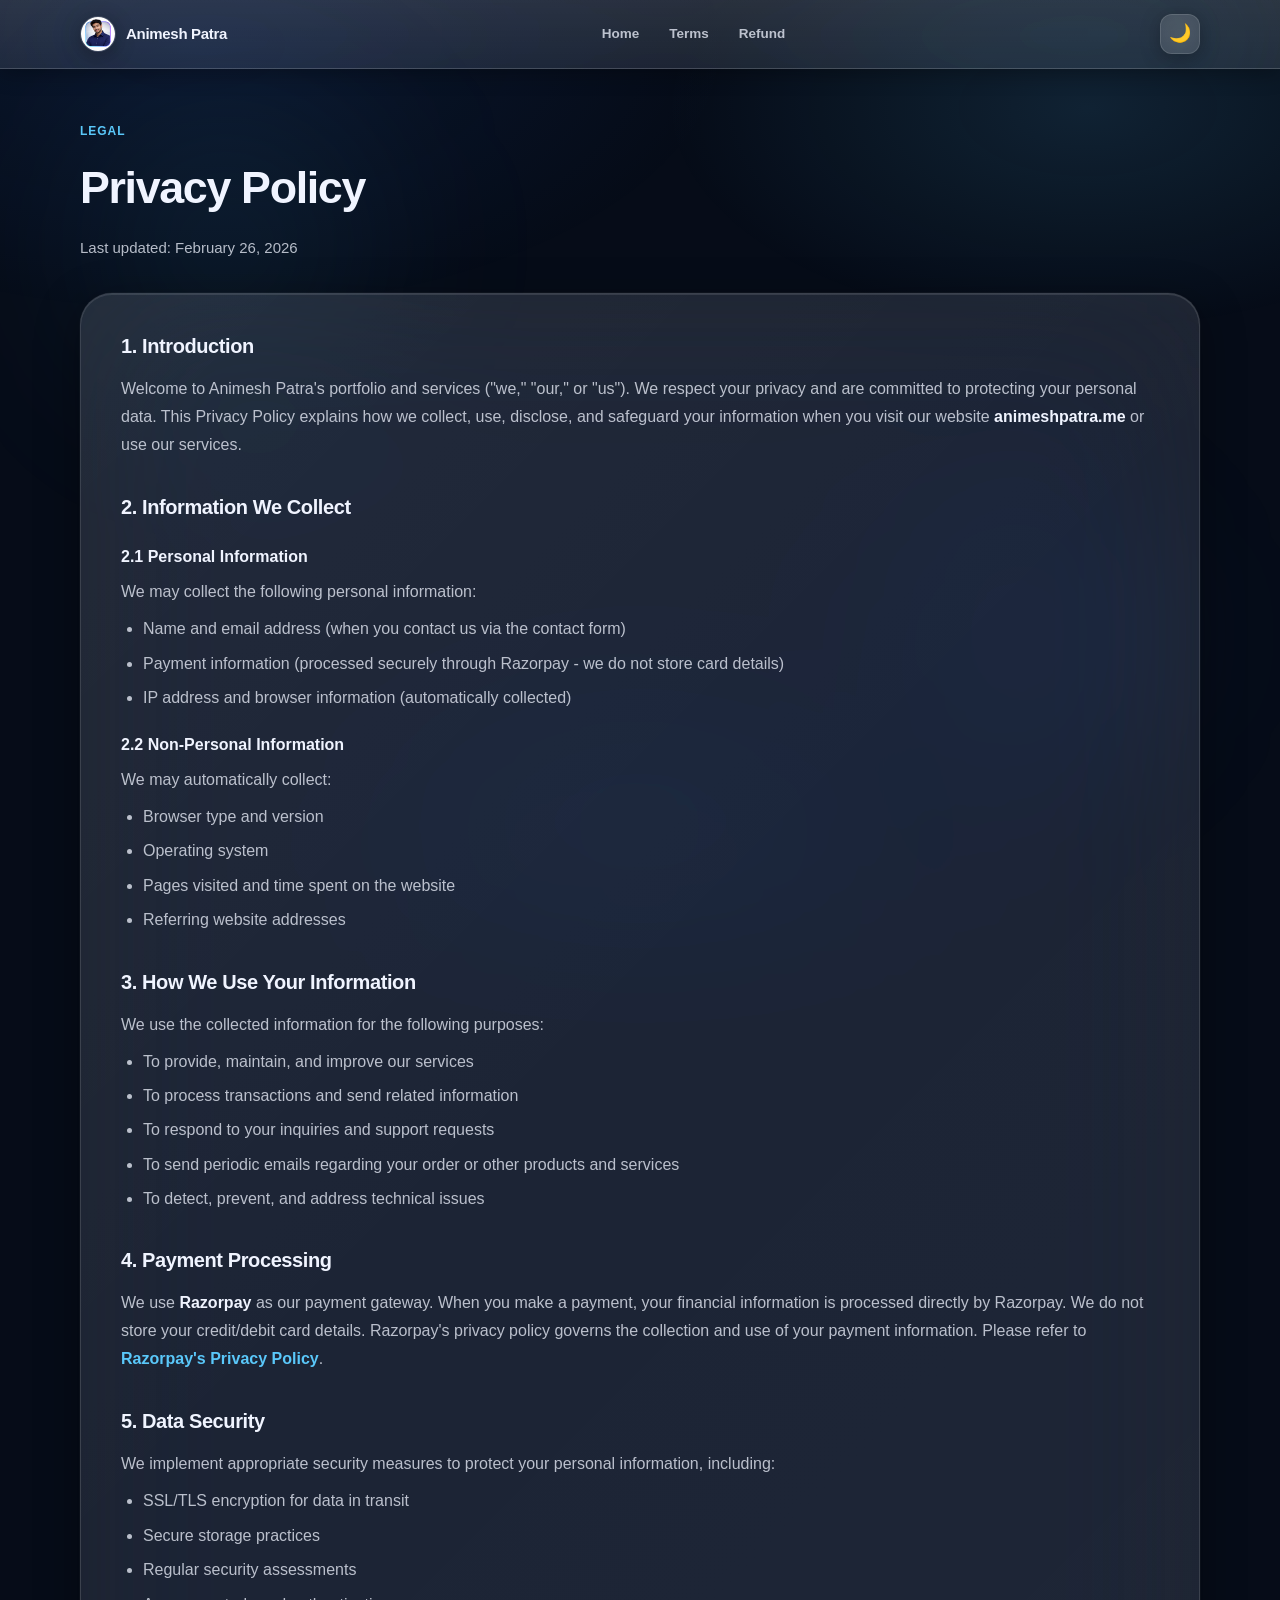
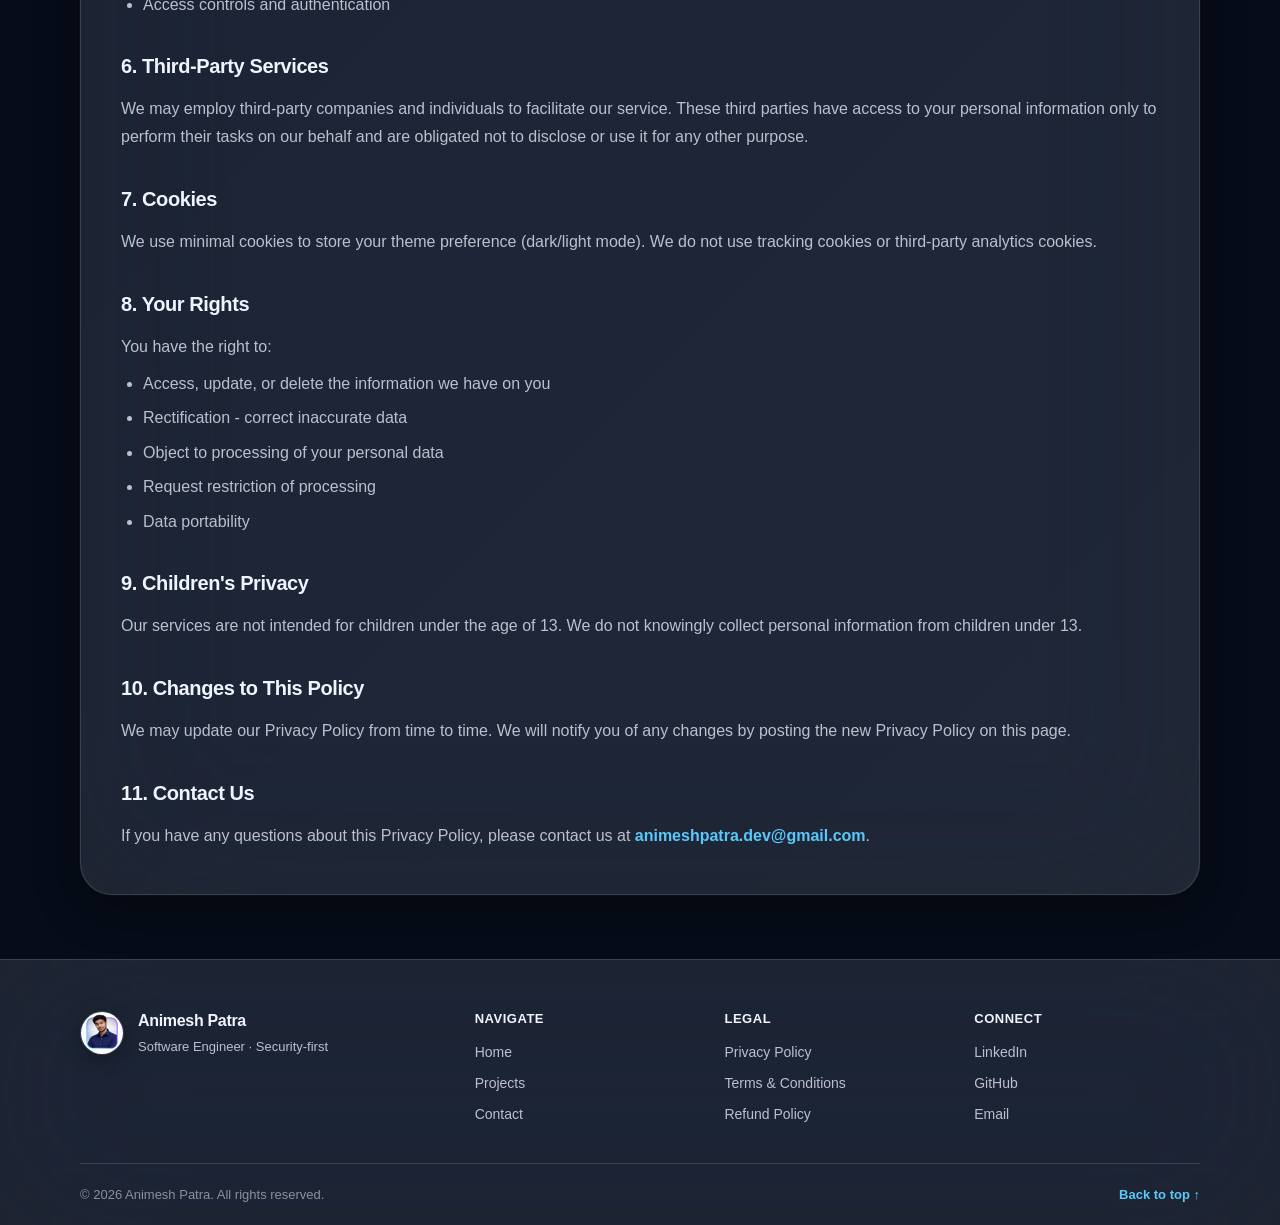
==== privacy/index.html @ 3fa1735f "Production-ready portfolio launch: security hardening, clean routing, mobile optimization, UI polish" ====
<!doctype html>
<html lang="en" data-theme="dark">
<head>
  <meta charset="UTF-8">
  <meta name="viewport" content="width=device-width, initial-scale=1.0" />
  <meta name="color-scheme" content="light dark" />
  <meta name="referrer" content="strict-origin-when-cross-origin" />
  <meta http-equiv="Permissions-Policy" content="camera=(), microphone=(), geolocation=(), payment=(), usb=(), interest-cohort=()" />
  <meta http-equiv="X-Content-Type-Options" content="nosniff" />
  <meta http-equiv="X-Frame-Options" content="DENY" />
  <meta http-equiv="Content-Security-Policy" content="default-src 'self'; base-uri 'none'; object-src 'none'; frame-ancestors 'none'; img-src 'self' https:; font-src 'self' https://fonts.gstatic.com; style-src 'self' https://fonts.googleapis.com; script-src 'self'; connect-src 'self' https://formspree.io; form-action 'self' https://formspree.io; upgrade-insecure-requests; block-all-mixed-content" />
  <title>Privacy Policy | Animesh Patra</title>
  <meta name="description" content="Privacy Policy for Animesh Patra's services and products." />
  <link rel="icon" href="/assets/dp%20picture%202.png" type="image/png" />
  <link rel="apple-touch-icon" href="/assets/dp%20picture%202.png" />
  <link rel="preconnect" href="https://fonts.googleapis.com" />
  <link rel="preconnect" href="https://fonts.gstatic.com" crossorigin />
  <link href="https://fonts.googleapis.com/css2?family=Inter:wght@300;400;500;600;700;800;900&display=swap" rel="stylesheet" />
  <link rel="stylesheet" href="/styles.css" />
</head>
<body>
  <div class="orb orb--1" aria-hidden="true"></div>
  <div class="orb orb--2" aria-hidden="true"></div>

  <header class="header" id="top">
    <div class="container header__inner">
      <a href="/" class="logo site-logo" aria-label="Go to homepage">
        <img class="logo__img profile-img" src="/assets/dp%20picture%202.png" alt="Animesh Patra" width="36" height="36" loading="lazy" decoding="async" />
        <span class="logo__name">Animesh Patra</span>
      </a>
      <nav class="nav" aria-label="Primary">
        <a class="nav__link" href="/">Home</a>
        <a class="nav__link" href="/terms">Terms</a>
        <a class="nav__link" href="/refund">Refund</a>
      </nav>
      <div class="header__right">
        <button class="theme-btn" id="themeToggle" type="button" aria-label="Toggle theme" title="Toggle theme">
          <span class="theme-btn__icon" aria-hidden="true"></span>
        </button>
        <button class="burger" id="menuToggle" type="button" aria-label="Open menu" aria-controls="mobileNav" aria-expanded="false">
          <span></span><span></span><span></span>
        </button>
      </div>
    </div>
    <div class="mobile-nav" id="mobileNav" hidden>
      <div class="container mobile-nav__inner">
        <a class="nav__link" href="/">Home</a>
        <a class="nav__link" href="/terms">Terms</a>
        <a class="nav__link" href="/refund">Refund</a>
      </div>
    </div>
  </header>

  <main id="main">
    <section class="section policy-section" aria-label="Privacy Policy">
      <div class="container">
        <header class="section__header reveal">
          <span class="label">Legal</span>
          <h1 class="section__title">Privacy Policy</h1>
          <p class="section__sub">Last updated: February 26, 2026</p>
        </header>

        <div class="policy-content reveal">
          <h2>1. Introduction</h2>
          <p>Welcome to Animesh Patra's portfolio and services ("we," "our," or "us"). We respect your privacy and are committed to protecting your personal data. This Privacy Policy explains how we collect, use, disclose, and safeguard your information when you visit our website <strong>animeshpatra.me</strong> or use our services.</p>

          <h2>2. Information We Collect</h2>
          <h3>2.1 Personal Information</h3>
          <p>We may collect the following personal information:</p>
          <ul>
            <li>Name and email address (when you contact us via the contact form)</li>
            <li>Payment information (processed securely through Razorpay - we do not store card details)</li>
            <li>IP address and browser information (automatically collected)</li>
          </ul>

          <h3>2.2 Non-Personal Information</h3>
          <p>We may automatically collect:</p>
          <ul>
            <li>Browser type and version</li>
            <li>Operating system</li>
            <li>Pages visited and time spent on the website</li>
            <li>Referring website addresses</li>
          </ul>

          <h2>3. How We Use Your Information</h2>
          <p>We use the collected information for the following purposes:</p>
          <ul>
            <li>To provide, maintain, and improve our services</li>
            <li>To process transactions and send related information</li>
            <li>To respond to your inquiries and support requests</li>
            <li>To send periodic emails regarding your order or other products and services</li>
            <li>To detect, prevent, and address technical issues</li>
          </ul>

          <h2>4. Payment Processing</h2>
          <p>We use <strong>Razorpay</strong> as our payment gateway. When you make a payment, your financial information is processed directly by Razorpay. We do not store your credit/debit card details. Razorpay's privacy policy governs the collection and use of your payment information. Please refer to <a href="https://razorpay.com/privacy/" target="_blank" rel="noopener noreferrer">Razorpay's Privacy Policy</a>.</p>

          <h2>5. Data Security</h2>
          <p>We implement appropriate security measures to protect your personal information, including:</p>
          <ul>
            <li>SSL/TLS encryption for data in transit</li>
            <li>Secure storage practices</li>
            <li>Regular security assessments</li>
            <li>Access controls and authentication</li>
          </ul>

          <h2>6. Third-Party Services</h2>
          <p>We may employ third-party companies and individuals to facilitate our service. These third parties have access to your personal information only to perform their tasks on our behalf and are obligated not to disclose or use it for any other purpose.</p>

          <h2>7. Cookies</h2>
          <p>We use minimal cookies to store your theme preference (dark/light mode). We do not use tracking cookies or third-party analytics cookies.</p>

          <h2>8. Your Rights</h2>
          <p>You have the right to:</p>
          <ul>
            <li>Access, update, or delete the information we have on you</li>
            <li>Rectification - correct inaccurate data</li>
            <li>Object to processing of your personal data</li>
            <li>Request restriction of processing</li>
            <li>Data portability</li>
          </ul>

          <h2>9. Children's Privacy</h2>
          <p>Our services are not intended for children under the age of 13. We do not knowingly collect personal information from children under 13.</p>

          <h2>10. Changes to This Policy</h2>
          <p>We may update our Privacy Policy from time to time. We will notify you of any changes by posting the new Privacy Policy on this page.</p>

          <h2>11. Contact Us</h2>
          <p>If you have any questions about this Privacy Policy, please contact us at <a href="mailto:animeshpatra.dev@gmail.com">animeshpatra.dev@gmail.com</a>.</p>
        </div>
      </div>
    </section>
  </main>

  <footer class="footer">
    <div class="container footer__inner">
      <div class="footer__top">
        <div class="footer__brand">
          <img class="footer__logo profile-img" src="/assets/dp%20picture%202.png" alt="Animesh Patra" width="40" height="40" loading="lazy" decoding="async" />
          <div>
            <strong class="footer__name">Animesh Patra</strong>
            <span class="footer__tagline">Software Engineer &middot; Security-first</span>
          </div>
        </div>
        <div class="footer__columns">
          <div class="footer__col">
            <h4>Navigate</h4>
            <a href="/">Home</a>
            <a href="/#projects">Projects</a>
            <a href="/#contact">Contact</a>
          </div>
          <div class="footer__col">
            <h4>Legal</h4>
            <a href="/privacy">Privacy Policy</a>
            <a href="/terms">Terms &amp; Conditions</a>
            <a href="/refund">Refund Policy</a>
          </div>
          <div class="footer__col">
            <h4>Connect</h4>
            <a href="https://www.linkedin.com/in/animesh-patra2004" target="_blank" rel="noopener noreferrer">LinkedIn</a>
            <a href="https://github.com/developer-animesh7" target="_blank" rel="noopener noreferrer">GitHub</a>
            <a href="mailto:animeshpatra.dev@gmail.com">Email</a>
          </div>
        </div>
      </div>
      <div class="footer__bottom">
        <p>&copy; <span id="year"></span> Animesh Patra. All rights reserved.</p>
        <a class="footer__back" href="#top">Back to top &uarr;</a>
      </div>
    </div>
  </footer>

  <script src="/script.js" defer></script>
</body>
</html>
---- styles.css ----
/*
  LIQUID GLASS DESIGN SYSTEM v2
  Inspired by Apple iOS 26 - immersive depth, translucency, and premium motion.
  Dark default + Light with full glass morphism everywhere.
*/

/* ================================ TOKENS ================================ */
:root {
  /* Backgrounds */
  --bg:             #060c18;
  --bg-subtle:      #0c1630;
  --surface:        #10203e;

  /* Text */
  --text:           #f0f4ff;
  --text-secondary: rgba(240,244,255,0.75);
  --text-tertiary:  rgba(240,244,255,0.52);

  /* Glass layers — premium visible glass */
  --glass-1:        rgba(255,255,255,0.06);
  --glass-2:        rgba(255,255,255,0.10);
  --glass-3:        rgba(255,255,255,0.15);
  --glass-4:        rgba(255,255,255,0.22);
  --glass-border:   rgba(255,255,255,0.13);
  --glass-border-h: rgba(255,255,255,0.24);
  --glass-shine:    linear-gradient(135deg, rgba(255,255,255,0.14) 0%, transparent 40%, rgba(255,255,255,0.07) 100%);
  --glass-inner:    inset 0 1px 0 rgba(255,255,255,0.10);

  /* Blur */
  --blur-xs:  10px;
  --blur-sm:  18px;
  --blur-md:  32px;
  --blur-lg:  56px;
  --blur-xl:  80px;

  /* Shadows */
  --shadow-sm:    0 4px 20px rgba(0,0,0,0.30);
  --shadow-md:    0 12px 44px rgba(0,0,0,0.38), 0 0 0 .5px rgba(255,255,255,0.07);
  --shadow-lg:    0 24px 80px rgba(0,0,0,0.45), 0 0 0 .5px rgba(255,255,255,0.08);
  --shadow-glow:  0 0 0 1px rgba(100,180,255,0.18), 0 12px 48px rgba(100,180,255,0.15);
  --shadow-btn:   0 8px 32px rgba(52,120,246,0.40), 0 0 0 .5px rgba(255,255,255,0.10);

  /* Colors */
  --primary:       #3478F6;
  --primary-rgb:   52,120,246;
  --accent:        #5AC8FA;
  --accent-rgb:    90,200,250;
  --success:       #30D158;
  --success-rgb:   48,209,88;

  /* Layout */
  --radius:        18px;
  --radius-lg:     24px;
  --radius-xl:     32px;
  --radius-pill:   999px;
  --max-w:         1200px;

  /* Motion */
  --ease:          cubic-bezier(.25,.46,.45,.94);
  /* Keep names for backwards-compat, but standardize easing site-wide */
  --ease-spring:   var(--ease);
  --ease-bounce:   var(--ease);
  /* Hover/micro-interactions: 0.25s–0.3s */
  --dur:           .28s;
  --dur-slow:      .6s;
}

/* ================================ LIGHT MODE ================================ */
[data-theme="light"] {
  --bg:             #f2f4fa;
  --bg-subtle:      #e8ecf6;
  --surface:        #e0e6f2;

  --text:           #08102a;
  --text-secondary: rgba(8,16,42,0.65);
  --text-tertiary:  rgba(8,16,42,0.42);

  /* Clean frosted glass — translucent (so blur shows) + darker border (so edges read) */
  --glass-1:        rgba(255,255,255,0.36);
  --glass-2:        rgba(255,255,255,0.50);
  --glass-3:        rgba(255,255,255,0.64);
  --glass-4:        rgba(255,255,255,0.78);
  --glass-border:   rgba(8,16,42,0.10);
  --glass-border-h: rgba(8,16,42,0.16);
  --glass-shine:    linear-gradient(135deg, rgba(255,255,255,0.90) 0%, rgba(255,255,255,0.28) 40%, rgba(255,255,255,0.55) 100%);
  --glass-inner:    inset 0 1px 0 rgba(255,255,255,0.82), inset 0 -1px 0 rgba(8,16,42,0.05);

  --shadow-sm:    0 2px 12px rgba(0,0,0,0.06), 0 0 0 .5px rgba(0,0,0,0.03);
  --shadow-md:    0 8px 32px rgba(0,0,0,0.08), 0 0 0 .5px rgba(0,0,0,0.04);
  --shadow-lg:    0 16px 56px rgba(0,0,0,0.10), 0 0 0 .5px rgba(0,0,0,0.05);
  --shadow-glow:  0 0 0 1px rgba(10,108,255,0.14), 0 10px 40px rgba(10,108,255,0.12);
  --shadow-btn:   0 6px 24px rgba(10,108,255,0.25), 0 0 0 .5px rgba(255,255,255,0.55);

  --primary:       #0A6CFF;
  --primary-rgb:   10,108,255;
  --accent:        #0A6CFF;
  --accent-rgb:    10,108,255;
}

/* ================================ RESET ================================ */
*,*::before,*::after{box-sizing:border-box;margin:0;padding:0}
html{scroll-behavior:smooth;background:var(--bg)}
body{
  font-family:Inter,-apple-system,BlinkMacSystemFont,"SF Pro Display","Segoe UI",Roboto,"Helvetica Neue",Arial,sans-serif;
  color:var(--text);
  background:var(--bg);
  min-height:100vh;
  -webkit-font-smoothing:antialiased;
  -moz-osx-font-smoothing:grayscale;
  line-height:1.65;
  overflow-x:hidden;
  transition:background var(--dur-slow) var(--ease),color var(--dur-slow) var(--ease);
}
a{color:inherit;text-decoration:none}
img{display:block;max-width:100%}
button{font:inherit}

/* Prevent background scroll when mobile menu is open */
body.nav-open{overflow:hidden}

/* Honeypot field (CSP-safe: no inline styles) */
.hp{display:none!important}

/* Consistent focus styling (do not remove outlines without replacement) */
:where(a,button,[role="button"],.btn,.cta-btn,.theme-btn,.burger):focus-visible{
  outline:2px solid rgba(var(--primary-rgb),0.55);
  outline-offset:3px;
}

/* Theme transition class */
.theme-switch *,.theme-switch *::before,.theme-switch *::after{
  transition:background var(--dur-slow) var(--ease),color var(--dur-slow) var(--ease),border-color var(--dur-slow) var(--ease),box-shadow var(--dur-slow) var(--ease),opacity var(--dur-slow) var(--ease)!important;
}

/* ================================ AMBIENT BG ================================ */
body::before{
  content:"";position:fixed;inset:0;pointer-events:none;z-index:0;
  background:
    radial-gradient(ellipse 70% 50% at 15% 5%, rgba(var(--primary-rgb),0.10), transparent 60%),
    radial-gradient(ellipse 60% 45% at 85% 12%, rgba(var(--accent-rgb),0.12), transparent 55%),
    radial-gradient(ellipse 50% 40% at 50% 95%, rgba(var(--primary-rgb),0.06), transparent 55%);
}
/* Removed noisy grid overlay — clean premium surface */
[data-theme="light"] body::before{
  background:
    radial-gradient(ellipse 70% 50% at 15% 5%, rgba(var(--primary-rgb),0.06), transparent 60%),
    radial-gradient(ellipse 60% 45% at 85% 12%, rgba(var(--accent-rgb),0.07), transparent 55%);
}

/* ================================ LAYOUT ================================ */
.container{width:min(var(--max-w),calc(100% - 48px));margin-inline:auto;position:relative;z-index:1}
.skip{position:absolute;left:-9999px;top:8px;padding:10px 16px;border-radius:14px;background:var(--glass-3);backdrop-filter:blur(var(--blur-md));z-index:999}
.skip:focus{left:12px}

/* ================================ GLASS ORBS ================================ */
.orb{position:fixed;border-radius:50%;pointer-events:none;z-index:0}
.orb--1{width:400px;height:400px;top:5%;left:2%;background:radial-gradient(circle,rgba(var(--accent-rgb),0.12),transparent 70%);filter:blur(90px)}
.orb--2{width:350px;height:350px;bottom:10%;right:5%;background:radial-gradient(circle,rgba(var(--primary-rgb),0.10),transparent 70%);filter:blur(80px)}
.orb--3{width:250px;height:250px;top:45%;left:55%;background:radial-gradient(circle,rgba(var(--accent-rgb),0.08),transparent 70%);filter:blur(70px)}
.orb--4{width:200px;height:200px;top:70%;left:20%;background:radial-gradient(circle,rgba(var(--primary-rgb),0.06),transparent 70%);filter:blur(60px)}
[data-theme="light"] .orb{opacity:.25}

/* ================================ HEADER ================================ */
.header{
  position:sticky;top:0;z-index:100;
  background:linear-gradient(180deg,var(--glass-3),var(--glass-2));
  border-bottom:1px solid var(--glass-border);
  backdrop-filter:blur(var(--blur-xl)) saturate(1.8);
  -webkit-backdrop-filter:blur(var(--blur-xl)) saturate(1.8);
  box-shadow:var(--shadow-sm);
  transition:background var(--dur) var(--ease),border-color var(--dur) var(--ease),box-shadow var(--dur) var(--ease);
}
.header.scrolled{
  background:linear-gradient(180deg,var(--glass-4),var(--glass-3));
  box-shadow:var(--shadow-md);
  border-bottom-color:var(--glass-border-h);
}
[data-theme="light"] .header{
  background:linear-gradient(180deg,var(--glass-4),var(--glass-2));
  border-bottom-color:var(--glass-border);
  box-shadow:0 10px 30px rgba(8,16,42,0.08);
}
[data-theme="light"] .header.scrolled{
  background:linear-gradient(180deg,var(--glass-4),var(--glass-3));
  box-shadow:0 14px 42px rgba(8,16,42,0.10);
}

.header__inner{display:flex;align-items:center;justify-content:space-between;gap:16px;padding:14px 0}

/* Logo */
.logo{display:flex;align-items:center;gap:10px;text-decoration:none}
.logo__img{width:36px;height:36px;transition:transform var(--dur) var(--ease),box-shadow var(--dur) var(--ease)}
.logo:hover .logo__img{transform:scale(1.02);box-shadow:var(--shadow-glow)}
.logo__name{font-weight:800;font-size:15px;letter-spacing:-.02em}

/* Reusable profile image (non-hero) */
.profile-img{
  aspect-ratio:1/1;
  object-fit:cover;
  object-position:center 20%;
  border-radius:24px;
  border:1.5px solid var(--glass-border);
  box-shadow:var(--shadow-sm);
  display:block;
}

/* Nav */
.nav{display:flex;gap:2px;align-items:center}
.nav__link{
  color:var(--text-secondary);
  padding:8px 14px;
  border-radius:var(--radius-pill);
  font-weight:600;font-size:13.5px;
  transition:color var(--dur) var(--ease),background var(--dur) var(--ease);
  position:relative;
}
.nav__link::after{
  content:"";position:absolute;bottom:2px;left:50%;
  width:16px;height:2px;border-radius:2px;
  background:var(--primary);
  transform:translateX(-50%) scaleX(0);
  transition:transform var(--dur) var(--ease-spring);
}
.nav__link:hover{color:var(--text);background:var(--glass-2)}
.nav__link:hover::after{transform:translateX(-50%) scaleX(1)}
.nav__link--active{color:var(--text);background:var(--glass-2)}
.nav__link--active::after{transform:translateX(-50%) scaleX(1)}

/* Header actions */
.header__right{display:flex;align-items:center;gap:8px}

.theme-btn{
  width:40px;height:40px;
  display:flex;align-items:center;justify-content:center;
  border:1px solid var(--glass-border);border-radius:12px;
  background:var(--glass-2);
  backdrop-filter:blur(var(--blur-sm)) saturate(1.4);
  -webkit-backdrop-filter:blur(var(--blur-sm)) saturate(1.4);
  color:var(--text);cursor:pointer;font-size:18px;
  box-shadow:var(--shadow-sm);
  transition:transform var(--dur) var(--ease),box-shadow var(--dur) var(--ease),background var(--dur) var(--ease),border-color var(--dur) var(--ease),color var(--dur) var(--ease);
  position:relative;overflow:hidden;
}
.theme-btn::before{content:"";position:absolute;inset:0;background:var(--glass-shine);opacity:0;transition:opacity var(--dur) var(--ease)}
.theme-btn:hover{transform:scale(1.02) rotate(2deg);box-shadow:var(--shadow-glow);background:var(--glass-2)}
.theme-btn:hover::before{opacity:1}
.theme-btn:active{transform:scale(.98)}

.cta-btn{
  display:inline-flex;align-items:center;gap:6px;
  padding:10px 20px;border-radius:14px;
  background:linear-gradient(135deg,var(--primary),var(--accent));
  color:#fff;font-weight:700;font-size:14px;
  box-shadow:var(--shadow-btn);
  transition:transform var(--dur) var(--ease),box-shadow var(--dur) var(--ease),filter var(--dur) var(--ease);
  position:relative;overflow:hidden;
}
.cta-btn::before{content:"";position:absolute;inset:0;background:linear-gradient(135deg,rgba(255,255,255,.18),transparent 50%);pointer-events:none}
.cta-btn:hover{transform:translateY(-2px) scale(1.02);box-shadow:0 12px 36px rgba(var(--primary-rgb),0.40)}
.cta-btn:active{transform:translateY(1px) scale(.97)}

/* Burger */
.burger{display:none;flex-direction:column;gap:5px;padding:10px;border:1px solid var(--glass-border);border-radius:10px;background:var(--glass-2);cursor:pointer;transition:background var(--dur) var(--ease),border-color var(--dur) var(--ease),box-shadow var(--dur) var(--ease),transform var(--dur) var(--ease)}
.burger span{display:block;width:20px;height:2px;background:var(--text);border-radius:2px;transition:transform var(--dur) var(--ease),opacity var(--dur) var(--ease),background var(--dur) var(--ease)}
.burger:hover{background:var(--glass-3)}

/* Burger active state (no layout shift) */
.burger[aria-expanded="true"] span:nth-child(1){transform:translateY(7px) rotate(45deg)}
.burger[aria-expanded="true"] span:nth-child(2){opacity:0}
.burger[aria-expanded="true"] span:nth-child(3){transform:translateY(-7px) rotate(-45deg)}

/* Mobile nav */
.mobile-nav{
  border-bottom:1px solid var(--glass-border);
  background:var(--glass-2);
  backdrop-filter:blur(var(--blur-xl)) saturate(1.6);
  -webkit-backdrop-filter:blur(var(--blur-xl)) saturate(1.6);
  position:absolute;
  left:0;right:0;top:100%;
  opacity:0;
  transform:translate3d(0,-6px,0);
  pointer-events:none;
  transition:opacity var(--dur) var(--ease),transform var(--dur) var(--ease);
  will-change:opacity,transform;
  max-height:calc(100vh - 72px);
  overflow:auto;
  -webkit-overflow-scrolling:touch;
}
[data-theme="light"] .mobile-nav{background:var(--glass-3)}
.mobile-nav__inner{padding:12px 0 18px;display:grid;gap:4px}

.mobile-nav.is-open{
  opacity:1;
  transform:translate3d(0,0,0);
  pointer-events:auto;
}

/* Make mobile menu links finger-friendly */
.mobile-nav .nav__link{display:flex;align-items:center;min-height:44px}

/* Touch devices: ensure comfortable tap targets without affecting desktop */
@media (pointer:coarse){
  .btn,.cta-btn,.theme-btn,.burger,.social-btn,.contact-item{min-height:44px}
}

/* ================================ BUTTONS ================================ */
.btn{
  display:inline-flex;align-items:center;justify-content:center;gap:8px;
  padding:12px 22px;border-radius:16px;font-weight:700;font-size:14px;
  cursor:pointer;position:relative;overflow:hidden;
  transition:transform var(--dur) var(--ease),box-shadow var(--dur) var(--ease),background var(--dur) var(--ease),border-color var(--dur) var(--ease),color var(--dur) var(--ease),opacity var(--dur) var(--ease);
}
.btn::before{content:"";position:absolute;inset:0;border-radius:inherit;opacity:0;transition:opacity var(--dur) var(--ease);pointer-events:none}
.btn:active{transform:translateY(2px) scale(.97)}

.btn--glass{
  border:1px solid var(--glass-border);
  background:var(--glass-2);
  backdrop-filter:blur(var(--blur-sm)) saturate(1.4);
  -webkit-backdrop-filter:blur(var(--blur-sm)) saturate(1.4);
  color:var(--text);
  box-shadow:var(--shadow-sm),var(--glass-inner);
}
.btn--glass::before{background:var(--glass-shine)}
.btn--glass:hover{transform:translateY(-2px) scale(1.02);box-shadow:var(--shadow-glow),var(--glass-inner);background:var(--glass-3);border-color:var(--glass-border-h)}
.btn--glass:hover::before{opacity:1}

.btn--outline{
  border:1px solid var(--glass-border-h);
  background:transparent;
  backdrop-filter:blur(var(--blur-sm)) saturate(1.2);
  -webkit-backdrop-filter:blur(var(--blur-sm)) saturate(1.2);
  color:var(--text);
  box-shadow:var(--shadow-sm);
}
.btn--outline::before{background:var(--glass-shine)}
.btn--outline:hover{
  transform:translateY(-2px) scale(1.02);
  background:var(--glass-2);
  border-color:var(--glass-border-h);
  box-shadow:var(--shadow-sm),var(--glass-inner);
}
.btn--outline:hover::before{opacity:1}

.btn--primary{
  border:none;
  background:linear-gradient(135deg,var(--primary),var(--accent));
  color:#fff;
  box-shadow:var(--shadow-btn);
}
.btn--primary::before{background:linear-gradient(135deg,rgba(255,255,255,.20),transparent 55%);opacity:1}
.btn--primary:hover{transform:translateY(-2px) scale(1.02);box-shadow:0 14px 44px rgba(var(--primary-rgb),0.45)}

/* Was an infinite pulse; keep the class but make it static (only infinite pulse allowed is availability badge). */
.btn--glow{box-shadow:var(--shadow-btn)}

/* ================================ HERO ================================ */
.hero{position:relative;padding:40px 0 48px;min-height:auto;overflow:hidden;display:flex;align-items:center}
.hero__bg{
  position:absolute;inset:0;
  background:
    radial-gradient(ellipse 1300px 750px at 28% 22%, rgba(var(--accent-rgb),0.14), transparent 55%),
    radial-gradient(ellipse 1100px 650px at 78% 18%, rgba(var(--primary-rgb),0.16), transparent 55%),
    radial-gradient(ellipse 700px 450px at 50% 75%, rgba(var(--accent-rgb),0.07), transparent 55%);
  opacity:.9;filter:saturate(1.3);
  transform:translate3d(var(--px,0),var(--py,0),0);
  transition:transform .6s var(--ease);
}
[data-theme="light"] .hero__bg{
  background:
    radial-gradient(ellipse 1300px 750px at 28% 22%, rgba(var(--primary-rgb),0.06), transparent 55%),
    radial-gradient(ellipse 1100px 650px at 78% 18%, rgba(var(--accent-rgb),0.08), transparent 55%);
}

.hero__grid{display:grid;grid-template-columns:1.15fr .85fr;gap:20px;align-items:center;position:relative}
.hero__text{padding:0}

/* Status pill */
.status-pill{
  display:inline-flex;align-items:center;gap:10px;
  padding:8px 18px;border-radius:var(--radius-pill);
  border:1px solid var(--glass-border);
  background:var(--glass-2);
  backdrop-filter:blur(var(--blur-md)) saturate(1.4);
  -webkit-backdrop-filter:blur(var(--blur-md)) saturate(1.4);
  color:var(--text-secondary);font-weight:600;font-size:13px;
  box-shadow:var(--shadow-sm),var(--glass-inner);
}
.status-pill__dot{
  width:8px;height:8px;border-radius:50%;
  background:var(--success);
  box-shadow:0 0 12px rgba(48,209,88,0.40);
  /* No infinite animation (badge pulse is handled in Availability only) */
}

/* Hero heading */
.hero__heading{margin:3px 0 18px;letter-spacing:-.04em;min-height:4.5em}
.hero__heading{
  font-size:clamp(2rem,5vw,3.8rem);
  font-weight:800;line-height:1.12;white-space:pre-line;
  background:linear-gradient(135deg,var(--text) 30%,var(--accent));
  -webkit-background-clip:text;background-clip:text;-webkit-text-fill-color:transparent;
}
.cursor{color:var(--primary);-webkit-text-fill-color:var(--primary);margin-left:2px;font-weight:300;opacity:.9}

.hero__sub{margin:0 0 24px;color:var(--text-secondary);max-width:600px;font-size:15.5px;line-height:1.75;font-weight:400}
.hero__actions{display:flex;gap:10px;flex-wrap:wrap;margin-top:0}

.hero__secondary{margin-top:28px}

/* Stats */
.stats{display:grid;grid-template-columns:repeat(3,1fr);gap:16px;margin-top:32px}
.stat{padding:14px 16px;border-radius:var(--radius);position:relative;overflow:hidden;transition:transform var(--dur) var(--ease),box-shadow var(--dur) var(--ease),background var(--dur) var(--ease),border-color var(--dur) var(--ease)}
.stat--link{display:block}
.stat--link:focus-visible{outline:none;box-shadow:0 0 0 3px rgba(var(--primary-rgb),0.18),var(--shadow-glow)}
.stat:hover{transform:translateY(-2px);box-shadow:var(--shadow-glow),var(--glass-inner)}
.stat__label{display:block;color:var(--text-tertiary);font-size:11px;font-weight:700;letter-spacing:.08em;text-transform:uppercase}
.stat__value{display:block;margin-top:6px;font-weight:800;font-size:14px;letter-spacing:-.01em}

/* Social row */
.social-row{display:flex;flex-wrap:wrap;gap:10px;margin-top:20px}

.social-row--subtle{margin-top:0}
.social-row--subtle .social-btn{
  padding:9px 14px;
  border-radius:14px;
  font-size:13px;
  background:var(--glass-1);
  color:var(--text-secondary);
  box-shadow:var(--shadow-sm);
}
.social-row--subtle .social-btn:hover{
  transform:translateY(-2px);
  background:var(--glass-2);
  color:var(--text);
  box-shadow:var(--shadow-sm);
}
.social-row--subtle .social-btn__icon{width:15px;height:15px;opacity:.92}
.social-row--subtle .social-btn--linkedin{
  background:#0A66C2;
  color:#fff;
  border-color:rgba(10,102,194,0.32);
  box-shadow:0 10px 26px rgba(10,102,194,0.22);
  backdrop-filter:none;
  -webkit-backdrop-filter:none;
}
.social-row--subtle .social-btn--linkedin::before{background:linear-gradient(135deg,rgba(255,255,255,.18),transparent 55%);opacity:0}
.social-row--subtle .social-btn--linkedin:hover{
  filter:brightness(1.06);
  box-shadow:0 12px 32px rgba(10,102,194,0.30), 0 0 0 1px rgba(10,102,194,0.22);
}
.social-btn{
  display:inline-flex;align-items:center;gap:8px;
  padding:11px 18px;border-radius:16px;
  border:1px solid var(--glass-border);
  background:var(--glass-2);
  backdrop-filter:blur(var(--blur-sm)) saturate(1.4);
  -webkit-backdrop-filter:blur(var(--blur-sm)) saturate(1.4);
  color:var(--text);font-weight:700;font-size:14px;
  box-shadow:var(--shadow-sm),var(--glass-inner);
  transition:transform var(--dur) var(--ease),box-shadow var(--dur) var(--ease),background var(--dur) var(--ease),border-color var(--dur) var(--ease),color var(--dur) var(--ease),filter var(--dur) var(--ease);
  position:relative;overflow:hidden;
}
.social-btn::before{content:"";position:absolute;inset:0;background:var(--glass-shine);opacity:0;transition:opacity var(--dur) var(--ease);pointer-events:none}
.social-btn:hover{transform:translateY(-2px) scale(1.02);box-shadow:var(--shadow-glow),var(--glass-inner);border-color:var(--glass-border-h)}
.social-btn:hover::before{opacity:1}
.social-btn__icon{width:16px;height:16px}

.social-btn--linkedin{
  background:linear-gradient(135deg,#0a66c2,#2d9cff);color:#fff;
  border-color:rgba(10,102,194,0.25);
  box-shadow:0 10px 28px rgba(10,102,194,0.25);
  backdrop-filter:none;-webkit-backdrop-filter:none;
}
.social-btn--linkedin::before{background:linear-gradient(135deg,rgba(255,255,255,.16),transparent 50%);opacity:1}

/* Hero Card */
.hero__card{
  border:1px solid var(--glass-border-h);
  border-radius:var(--radius-xl);
  background:var(--glass-2);
  backdrop-filter:blur(var(--blur-xl)) saturate(1.8);
  -webkit-backdrop-filter:blur(var(--blur-xl)) saturate(1.8);
  box-shadow:var(--shadow-lg);
  padding:16px;
  max-width:420px;margin-left:auto;
  position:relative;overflow:hidden;
  transition:transform var(--dur) var(--ease),box-shadow var(--dur) var(--ease),border-color var(--dur) var(--ease),background var(--dur) var(--ease),opacity var(--dur) var(--ease);
}
.hero__card::before{content:"";position:absolute;inset:0;border-radius:inherit;background:var(--glass-shine);pointer-events:none;z-index:0}
.hero__card::after{
  content:"";position:absolute;top:-60%;left:-40%;width:200%;height:200%;
  background:radial-gradient(ellipse at 30% 20%,rgba(var(--accent-rgb),0.15),transparent 50%);
  opacity:.4;pointer-events:none;z-index:0;
  transition:opacity var(--dur) var(--ease);
}
.hero__card:hover{transform:translateY(-4px);box-shadow:var(--shadow-glow),var(--glass-inner)}
.hero__card:hover::after{opacity:.7}
.hero__card>*{position:relative;z-index:1}

[data-theme="light"] .hero__card{background:var(--glass-3);box-shadow:var(--shadow-md)}

.hero__photo{
  position:relative;border-radius:var(--radius-lg);overflow:hidden;
  border:1px solid var(--glass-border);
  aspect-ratio:4/5;
  box-shadow:var(--shadow-md);
}
.hero__photo img{width:100%;height:100%;object-fit:cover;object-position:50% 30%;filter:saturate(1.05) contrast(1.02);transition:transform var(--dur) var(--ease)}
.hero__card:hover .hero__photo img{transform:scale(1.02)}
.hero__photo-shine{position:absolute;inset:0;box-shadow:inset 0 0 60px rgba(0,0,0,.30);pointer-events:none;border-radius:inherit}
[data-theme="light"] .hero__photo-shine{box-shadow:inset 0 0 30px rgba(0,0,0,.06)}

.hero__card-body{margin-top:14px;display:grid;gap:10px}
.hero__name{margin:0;font-size:20px;font-weight:900;letter-spacing:-.02em;line-height:1.15}
.hero__role{margin:0;color:var(--text-secondary);font-weight:700;font-size:14.5px;line-height:1.35}
.hero__bio{
  margin:0;
  color:var(--text-tertiary);
  line-height:1.55;
  font-size:13.5px;
  display:-webkit-box;
  -webkit-line-clamp:2;
  -webkit-box-orient:vertical;
  overflow:hidden;
}

/* ================================ GLASS PRIMITIVES ================================ */
.glass-surface{
  border:1px solid var(--glass-border);border-radius:var(--radius);
  background:var(--glass-2);
  backdrop-filter:blur(var(--blur-md)) saturate(1.5);
  -webkit-backdrop-filter:blur(var(--blur-md)) saturate(1.5);
  box-shadow:var(--shadow-sm),var(--glass-inner);
  position:relative;overflow:hidden;
  transition:transform var(--dur) var(--ease),box-shadow var(--dur) var(--ease),background var(--dur) var(--ease),border-color var(--dur) var(--ease),opacity var(--dur) var(--ease);
}
.glass-surface::before{content:"";position:absolute;inset:0;border-radius:inherit;background:var(--glass-shine);opacity:.4;pointer-events:none}
.glass-surface:hover{border-color:var(--glass-border-h);background:var(--glass-3)}

.glass-card{
  border:1px solid var(--glass-border);border-radius:var(--radius-lg);
  background:var(--glass-2);
  backdrop-filter:blur(var(--blur-lg)) saturate(1.6);
  -webkit-backdrop-filter:blur(var(--blur-lg)) saturate(1.6);
  box-shadow:var(--shadow-md),var(--glass-inner);
  padding:24px;
  position:relative;overflow:hidden;
  transition:transform var(--dur) var(--ease),box-shadow var(--dur) var(--ease),background var(--dur) var(--ease),border-color var(--dur) var(--ease);
}
.glass-card::before{content:"";position:absolute;inset:0;border-radius:inherit;background:var(--glass-shine);opacity:.4;pointer-events:none}
.glass-card::after{
  content:"";position:absolute;top:-80%;left:-40%;width:200%;height:200%;
  background:radial-gradient(ellipse at 35% 25%,rgba(var(--accent-rgb),0.14),transparent 50%);
  opacity:0;pointer-events:none;
  transition:opacity var(--dur) var(--ease);
}
.glass-card:hover{transform:translateY(-3px);box-shadow:var(--shadow-glow),var(--glass-inner);border-color:var(--glass-border-h)}
.glass-card:hover::after{opacity:.6}

[data-theme="light"] .glass-card{background:var(--glass-3);box-shadow:var(--shadow-sm)}
[data-theme="light"] .glass-card:hover{box-shadow:var(--shadow-glow)}
[data-theme="light"] .glass-surface{background:var(--glass-3);box-shadow:var(--shadow-sm)}

.glass-panel{
  border:1px solid var(--glass-border);border-radius:var(--radius-lg);
  background:var(--glass-2);
  backdrop-filter:blur(var(--blur-lg)) saturate(1.6);
  -webkit-backdrop-filter:blur(var(--blur-lg)) saturate(1.6);
  box-shadow:var(--shadow-md),var(--glass-inner);
  padding:28px 32px;
  position:relative;overflow:hidden;
}
.glass-panel::before{content:"";position:absolute;inset:0;border-radius:inherit;background:var(--glass-shine);opacity:.35;pointer-events:none}
[data-theme="light"] .glass-panel{background:var(--glass-3)}

/* ================================ SECTIONS ================================ */
.section{padding:64px 0;position:relative}
.section--contact{padding:80px 0}
.section--appointment{padding:36px 0 52px}

/* Anchor offset for sticky header */
.section[id],
#contactForm,
.policy-section{
  scroll-margin-top:92px;
}

.section--appointment .section__header{margin-bottom:22px}

.section__header{margin-bottom:32px}
.section__title{margin:8px 0 10px;font-size:clamp(1.6rem,4vw,2.4rem);font-weight:800;letter-spacing:-.03em}
.section__title--lg{font-size:clamp(1.8rem,4.5vw,2.8rem);line-height:1.1}
.section__sub{color:var(--text-secondary);line-height:1.7;max-width:680px;font-size:15px}
.label{color:var(--accent);letter-spacing:.08em;font-weight:700;font-size:12px;text-transform:uppercase}

/* Card Grid */
.card-grid{display:grid;gap:18px}
.card-grid--2{grid-template-columns:repeat(auto-fit,minmax(320px,1fr))}
.card-grid--3{grid-template-columns:repeat(auto-fit,minmax(260px,1fr))}

/* Card internals */
.card{padding:22px}
.card__top{display:flex;align-items:flex-start;justify-content:space-between;gap:14px;position:relative;z-index:1}
.card__title{font-size:16px;font-weight:800;letter-spacing:-.01em;position:relative;z-index:1}
.card__desc{color:var(--text-secondary);line-height:1.65;font-size:14px;position:relative;z-index:1;margin-top:8px}
.card__actions{margin-top:16px;position:relative;z-index:1}

/* Chips */
.chip{
  display:inline-flex;align-items:center;padding:6px 14px;border-radius:var(--radius-pill);
  font-weight:700;font-size:12px;white-space:nowrap;
  background:var(--glass-2);
  backdrop-filter:blur(var(--blur-xs));
  -webkit-backdrop-filter:blur(var(--blur-xs));
  border:1px solid var(--glass-border);color:var(--text);
  box-shadow:var(--shadow-sm);
}
.chip--live{
  background:linear-gradient(135deg,var(--primary),var(--accent));color:#fff;
  border-color:rgba(var(--primary-rgb),0.3);
  box-shadow:0 4px 16px rgba(var(--primary-rgb),0.25);
}

/* Tags */
.tag-row{display:flex;flex-wrap:wrap;gap:8px;margin-top:12px;position:relative;z-index:1}
.tag-row--wrap{gap:6px}
.tag{
  padding:6px 13px;border-radius:var(--radius-pill);
  border:1px solid var(--glass-border);
  background:var(--glass-2);
  backdrop-filter:blur(var(--blur-xs));
  -webkit-backdrop-filter:blur(var(--blur-xs));
  font-weight:600;font-size:12px;
  transition:transform var(--dur) var(--ease),box-shadow var(--dur) var(--ease),background var(--dur) var(--ease),border-color var(--dur) var(--ease),color var(--dur) var(--ease);
}
.tag:hover{background:var(--glass-3);box-shadow:var(--shadow-sm);transform:translateY(-1px)}

/* ================================ SKILLS GRID + ARROW ================================ */
.skills-grid{
  position:relative;
  display:flex;
  flex-direction:column;
  gap:10px;
}
.skills-group__title{
  font-size:13px;font-weight:800;letter-spacing:.08em;
  text-transform:uppercase;
  color:var(--accent);
  margin-top:18px;
  padding-left:4px;
  position:relative;z-index:1;
}
.skills-group__title:first-of-type{margin-top:0}

.skills-list{
  display:flex;
  flex-wrap:wrap;
  gap:10px;
}

.skill-item{
  position:relative;
  padding:14px 22px;
  border-radius:var(--radius);
  font-weight:700;
  font-size:14.5px;
  cursor:default;
  user-select:none;
  transition:transform var(--dur) var(--ease),box-shadow var(--dur) var(--ease),background var(--dur) var(--ease),border-color var(--dur) var(--ease);
}

.skill-item--primary{
  padding:15px 24px;
  font-size:15.5px;
  background:var(--glass-4);
  border-color:var(--glass-border-h);
  box-shadow:var(--shadow-sm), 0 0 0 1px rgba(var(--accent-rgb),0.16);
}
.skill-item--primary::after{opacity:1}
.skill-item:hover{
  transform:translateY(-2px) scale(1.02);
  box-shadow:var(--shadow-glow);
  border-color:var(--glass-border-h);
  background:var(--glass-3);
  z-index:2;
}
.skill-item::after{
  content:"";
  position:absolute;
  inset:0;
  border-radius:inherit;
  background:radial-gradient(ellipse 120% 80% at 40% 30%, rgba(var(--accent-rgb),0.12), transparent 60%);
  opacity:0;
  transition:opacity .35s var(--ease);
  pointer-events:none;
}
.skill-item:hover::after{opacity:1}

/* Floating arrow indicator */
.skills-arrow{
  position:absolute;
  left:0;
  top:0;
  width:24px;
  height:24px;
  display:flex;
  align-items:center;
  justify-content:center;
  color:var(--accent);
  opacity:0;
  pointer-events:none;
  z-index:10;
  filter:drop-shadow(0 0 8px rgba(var(--accent-rgb),0.4));
  transform:translate3d(var(--arrow-x,-32px),var(--arrow-y,0px),0);
  transition:transform var(--dur) var(--ease),opacity var(--dur) var(--ease);
}
.skills-arrow.visible{
  opacity:1;
}

@media(max-width:780px){
  .skills-arrow{display:none}
  .skill-item{padding:11px 16px;font-size:13.5px}
  .skill-item--primary{padding:12px 18px;font-size:14.5px}
}

/* ================================ TIMELINE ================================ */
.timeline{position:relative;padding-left:32px;display:grid;gap:18px}
.timeline::before{
  content:"";position:absolute;left:13px;top:0;bottom:0;width:2px;border-radius:2px;
  background:linear-gradient(180deg,var(--accent),rgba(var(--accent-rgb),0.15),rgba(var(--accent-rgb),0.04));
  opacity:.65;
}

.timeline__item{position:relative}
.timeline__dot{
  position:absolute;left:-24px;top:26px;width:14px;height:14px;border-radius:50%;
  background:var(--glass-3);border:2.5px solid var(--bg);
  box-shadow:0 0 0 3px rgba(var(--accent-rgb),0.10);
  transition:transform var(--dur) var(--ease),opacity var(--dur) var(--ease),box-shadow var(--dur) var(--ease),background var(--dur) var(--ease);
  z-index:2;
}
.timeline__dot.active{background:var(--primary);box-shadow:0 0 0 5px rgba(var(--primary-rgb),0.20),0 4px 18px rgba(var(--primary-rgb),0.35)}
.timeline__body{padding:22px 24px;display:grid;gap:6px}
.timeline__body h3{font-weight:800;letter-spacing:-.01em;font-size:15px;position:relative;z-index:1}
.timeline__body p{color:var(--text-secondary);line-height:1.65;margin:0;position:relative;z-index:1}
.timeline__date{color:var(--accent);font-weight:700;font-size:12px;letter-spacing:.06em;text-transform:uppercase;position:relative;z-index:1}

.timeline__item:nth-child(1) .timeline__dot{background:linear-gradient(135deg,var(--accent),var(--primary));box-shadow:0 0 0 5px rgba(var(--accent-rgb),0.18),0 8px 24px rgba(var(--primary-rgb),0.25)}

.experience-card{transform:translateY(32px);opacity:0;transition:transform .7s var(--ease),opacity .7s ease}
.experience-card.visible{transform:translateY(0);opacity:1}
.experience-card:hover .timeline__body{transform:translateY(-2px);box-shadow:var(--shadow-glow),var(--glass-inner)}

.js .experience-card{opacity:0;transform:translateY(32px)}
.js .experience-card.is-visible{opacity:1;transform:translateY(0)}
.js .timeline__dot{opacity:0;transform:scale(.7)}
.js .experience-card.is-visible .timeline__dot{opacity:1;transform:scale(1);transition:opacity .4s ease .15s,transform .5s var(--ease-bounce) .15s,box-shadow .3s ease}

[data-theme="light"] .timeline__dot{border-color:var(--bg)}
[data-theme="light"] .timeline::before{background:linear-gradient(180deg,var(--primary),rgba(var(--primary-rgb),0.10))}

/* ================================ EDUCATION ================================ */
.edu-card{display:grid;grid-template-columns:auto 1fr;gap:18px;align-items:center;padding:26px}
.edu-card__icon{
  width:52px;height:52px;border-radius:16px;
  background:linear-gradient(135deg,var(--primary),var(--accent));
  box-shadow:0 10px 28px rgba(var(--primary-rgb),0.30);
  position:relative;z-index:1;
  display:grid;place-items:center;
  overflow:hidden;
}
.edu-card__logo{
  width:100%;height:100%;
  object-fit:contain;
  padding:8px;
  filter:drop-shadow(0 6px 14px rgba(0,0,0,0.22));
}
.edu-card__body{position:relative;z-index:1}
.edu-card__body h3{margin:0 0 4px;font-weight:800;letter-spacing:-.01em}
.edu-card__body p{color:var(--text-secondary);margin:2px 0}
.edu-card__skills{margin-top:8px;color:var(--text);font-weight:700;font-size:13px;display:block}

/* ================================ CERTS ================================ */
.certs-grid{
  display:grid;
  grid-template-columns:1fr;
  gap:14px;
}

.cert-card{
  padding:18px;
  display:flex;
  flex-direction:column;
  gap:10px;
  height:100%;
}
.cert-card__top{display:grid;gap:6px;position:relative;z-index:1}
.cert-card__title{margin:0;font-weight:800;letter-spacing:-.01em;font-size:15.5px;line-height:1.25}
.cert-card__meta{margin:0;color:var(--text-tertiary);font-weight:800;font-size:12px;letter-spacing:.08em;text-transform:uppercase}
.cert-card__submeta{margin:0;color:var(--text-secondary);font-weight:700;font-size:13px;letter-spacing:-.01em}
.cert-card__tags{display:flex;flex-wrap:wrap;gap:8px;position:relative;z-index:1}
.cert-card__actions{margin-top:6px;display:flex;gap:10px;position:relative;z-index:1}

.cert-card--highlight{
  padding:26px;
  background:
    radial-gradient(ellipse 120% 90% at 20% 10%, rgba(var(--accent-rgb),0.18), transparent 55%),
    linear-gradient(135deg, rgba(255,255,255,0.08), transparent 55%),
    var(--glass-4);
  border-color:rgba(var(--accent-rgb),0.34);
  box-shadow:var(--shadow-glow);
}
.cert-card--highlight .cert-card__title{font-size:17px}
.cert-card--highlight .cert-card__meta{color:var(--text-secondary)}

@media(min-width:860px){
  .certs-grid{grid-template-columns:repeat(2,minmax(0,1fr))}
}

@media(max-width:640px){
  .cert-card__actions{width:100%}
  .cert-card__actions .btn{width:100%}
}
.inline-link{
  color:var(--accent);font-weight:700;
  position:relative;transition:color var(--dur) var(--ease);
}
.inline-link::after{
  content:"";position:absolute;left:0;right:0;bottom:-2px;height:1.5px;
  background:linear-gradient(90deg,var(--primary),var(--accent));
  opacity:.4;transform:scaleX(0);transform-origin:left;
  transition:transform var(--dur) var(--ease-spring);
}
.inline-link:hover{color:var(--primary)}
.inline-link:hover::after{transform:scaleX(1)}

/* ================================ CONTACT ================================ */
.section--contact::before{
  content:"";position:absolute;inset:0;
  background:radial-gradient(ellipse 1200px 800px at 18% 8%,rgba(var(--primary-rgb),0.06),transparent 50%);
  pointer-events:none;
}

.contact-panel{padding:32px}
.contact-grid{display:grid;grid-template-columns:2fr 3fr;gap:32px;align-items:start}

.contact-info h3,.contact-form h3{margin:0 0 14px;font-weight:800;font-size:18px;position:relative;z-index:1}
.contact-form h3{margin:0 0 8px}
.contact-items{display:grid;gap:16px;margin-top:8px}

.contact-item{
  display:flex;align-items:center;justify-content:space-between;gap:14px;
  padding:14px 18px;text-decoration:none;color:var(--text);cursor:pointer;
}
.contact-item--primary{background:var(--glass-3);border-color:var(--glass-border-h)}
.contact-item:hover{transform:translateY(-2px);box-shadow:var(--shadow-glow),var(--glass-inner)}
.contact-item__left{display:flex;align-items:center;gap:12px;position:relative;z-index:1}
.contact-item__dot{
  width:10px;height:10px;border-radius:50%;
  background:linear-gradient(135deg,var(--accent),var(--primary));
  box-shadow:0 4px 14px rgba(var(--primary-rgb),0.25);flex-shrink:0;
}
.contact-item__label{display:block;font-size:11px;text-transform:uppercase;letter-spacing:.08em;color:var(--text-tertiary);font-weight:700}
.contact-item__value{display:block;font-weight:700;font-size:14px;letter-spacing:-.01em}
.contact-item__arrow{color:var(--accent);font-size:18px;font-weight:700;position:relative;z-index:1;transition:transform var(--dur) var(--ease)}
.contact-item:hover .contact-item__arrow{transform:translateX(4px)}

.copy-btn{
  border:1px solid var(--glass-border);background:var(--glass-2);
  backdrop-filter:blur(var(--blur-xs));-webkit-backdrop-filter:blur(var(--blur-xs));
  color:var(--text);padding:8px 14px;border-radius:12px;
  font-weight:700;font-size:12px;cursor:pointer;
  transition:transform var(--dur) var(--ease),box-shadow var(--dur) var(--ease),background var(--dur) var(--ease),border-color var(--dur) var(--ease),color var(--dur) var(--ease);position:relative;z-index:1;
}
.copy-btn:hover{background:var(--glass-3);box-shadow:var(--shadow-sm);transform:translateY(-1px)}

.privacy-note{
  margin-top:16px;padding:12px 16px;display:flex;align-items:center;gap:12px;color:var(--text-secondary);
}
.privacy-note__dot{width:8px;height:8px;border-radius:50%;background:var(--accent);box-shadow:0 0 0 4px rgba(var(--accent-rgb),0.12);flex-shrink:0}
.privacy-note strong{display:block;color:var(--text);font-size:13px}
.privacy-note span{font-size:12px}

.contact-form{padding:18px;display:flex;flex-direction:column;gap:0}
.contact-form p{color:var(--text-secondary);margin:0;position:relative;z-index:1;font-size:14px}
.contact-form__desc{margin:0 0 16px}
.contact-form__fields{display:grid;gap:12px;position:relative;z-index:1}
.contact-form__footer{
  margin-top:12px;
  display:grid;
  grid-template-columns:1fr auto;
  gap:8px 16px;
  align-items:end;
  position:relative;
  z-index:1;
}
.contact-form__footer .btn{margin:0;justify-self:end}
.contact-form__footer .form-status{grid-column:1/-1;margin:0}

.contact-form__helper{margin:0;color:var(--text-tertiary);font-size:12px}
.form-status{min-height:1.2em;color:var(--text-secondary);font-weight:700;font-size:12.5px}
.form-status.is-success{color:var(--success)}
.form-status.is-error{color:var(--accent)}

.field{display:grid;gap:6px;margin-top:0;position:relative;z-index:1}
.field span{font-weight:700;font-size:11px;color:var(--text-tertiary);text-transform:uppercase;letter-spacing:.04em}

.field-error{min-height:1.1em;color:var(--accent);font-weight:700;font-size:12px}

/* Compact controls for Contact only (avoid affecting other inputs site-wide) */
.contact-form input{padding:13px 14px;min-height:44px}
.contact-form textarea{padding:11px 14px;min-height:120px;max-height:140px;resize:vertical}

.contact-form .btn.is-loading{pointer-events:none;opacity:.92}
.contact-form .btn__spinner{
  width:14px;height:14px;border-radius:999px;
  border:2px solid rgba(255,255,255,.35);
  border-top-color:rgba(255,255,255,.9);
  display:none;
  animation:btn-spin .9s linear infinite;
}
.contact-form .btn.is-loading .btn__spinner{display:inline-block}
@keyframes btn-spin{to{transform:rotate(360deg)}}

/* Subtle focus glow (used after Book Schedule scroll) */
.glow-focus{animation:glow-focus 2s var(--ease) both}
@keyframes glow-focus{
  0%{box-shadow:var(--shadow-sm),var(--glass-inner)}
  20%{box-shadow:0 0 0 1px rgba(var(--primary-rgb),0.28), 0 16px 56px rgba(var(--primary-rgb),0.16), var(--glass-inner)}
  100%{box-shadow:var(--shadow-sm),var(--glass-inner)}
}

input,textarea{
  width:100%;padding:13px 16px;border-radius:14px;
  border:1px solid var(--glass-border);
  background:var(--glass-2);
  backdrop-filter:blur(var(--blur-sm));
  -webkit-backdrop-filter:blur(var(--blur-sm));
  color:var(--text);font:inherit;font-size:14px;
  transition:box-shadow var(--dur) var(--ease),background var(--dur) var(--ease),border-color var(--dur) var(--ease),color var(--dur) var(--ease);
}
input:focus,textarea:focus{
  outline:none;border-color:rgba(var(--primary-rgb),0.40);
  box-shadow:0 0 0 3px rgba(var(--primary-rgb),0.12),var(--shadow-sm);
  background:var(--glass-3);
}
input::placeholder,textarea::placeholder{color:var(--text-tertiary)}
[data-theme="light"] input,[data-theme="light"] textarea{background:var(--glass-4);border-color:rgba(0,0,0,0.06)}
[data-theme="light"] input:focus,[data-theme="light"] textarea:focus{border-color:rgba(var(--primary-rgb),0.30);box-shadow:0 0 0 3px rgba(var(--primary-rgb),0.08)}

/* ================================ APPOINTMENT ================================ */
.appointment-card{
  text-align:center;padding:34px 34px;max-width:980px;margin:0 auto;
}
.appointment-card__icon{
  width:64px;height:64px;margin:0 auto 14px;
  display:flex;align-items:center;justify-content:center;
  border-radius:var(--radius-lg);
  background:linear-gradient(135deg,rgba(var(--primary-rgb),0.18),rgba(var(--accent-rgb),0.12));
  color:var(--accent);
  box-shadow:0 12px 32px rgba(var(--primary-rgb),0.18);
  position:relative;z-index:1;
}
.appointment-card h3{font-size:22px;font-weight:900;letter-spacing:-.02em;margin-bottom:6px;position:relative;z-index:1}
.appointment-card p{color:var(--text-secondary);line-height:1.65;max-width:720px;margin:0 auto 6px;position:relative;z-index:1}
.appointment-card__timezone{font-size:13px;font-weight:700;color:var(--accent);margin-bottom:10px!important}

/* Live status */
.availability-status{
  width:100%;
  max-width:820px;
  margin:0 auto 10px;
  padding:8px 12px;
  min-height:48px;
  border-radius:var(--radius);
  border:1px solid var(--glass-border);
  background:var(--glass-2);
  backdrop-filter:blur(var(--blur-sm));
  -webkit-backdrop-filter:blur(var(--blur-sm));
  box-shadow:var(--shadow-sm),var(--glass-inner);
  display:flex;
  align-items:center;
  justify-content:space-between;
  gap:12px;
  position:relative;
  overflow:hidden;
  transition:opacity var(--dur) var(--ease);
}
.availability-status::before{content:"";position:absolute;inset:0;border-radius:inherit;background:var(--glass-shine);opacity:.35;pointer-events:none}
.availability-status.is-updating{opacity:.75}
.availability-status__badge{
  display:inline-flex;align-items:center;gap:10px;
  padding:7px 10px;
  border-radius:999px;
  font-weight:900;
  font-size:13.5px;
  letter-spacing:-.01em;
  border:1px solid var(--glass-border-h);
  background:var(--glass-3);
  white-space:nowrap;
  transition:box-shadow var(--dur) var(--ease),border-color var(--dur) var(--ease),background var(--dur) var(--ease);
}
.availability-status__icon{font-size:13px;line-height:1}
.availability-status__sub{color:var(--text-secondary);font-weight:700;font-size:12px;text-align:right}

.availability-status__badge[data-state="available"]{
  border-color:rgba(var(--success-rgb),0.45);
  box-shadow:0 0 0 3px rgba(var(--success-rgb),0.10);
}
.availability-status__badge[data-state="available"]{animation:avail-pulse 2.6s var(--ease) infinite}
@keyframes avail-pulse{
  0%,100%{box-shadow:0 0 0 3px rgba(var(--success-rgb),0.10)}
  50%{box-shadow:0 0 0 6px rgba(var(--success-rgb),0.18)}
}
.availability-status__badge[data-state="offline"]{
  border-color:rgba(var(--accent-rgb),0.30);
}

/* Schedule table */
.schedule-table{
  width:100%;
  max-width:820px;
  margin:0 auto 18px;
  border-radius:var(--radius);
  padding:4px;
  text-align:left;
  border-collapse:separate;
  border-spacing:0;
}
.schedule-row{position:relative;z-index:1;transition:background var(--dur) var(--ease),transform var(--dur) var(--ease)}
.schedule-row th,.schedule-row td{padding:12px 18px;border-bottom:1px solid var(--glass-border);font-size:14px;line-height:1.35;transition:background var(--dur) var(--ease),border-color var(--dur) var(--ease)}
.schedule-row:last-child th,.schedule-row:last-child td{border-bottom:none}
.schedule-row:hover th,.schedule-row:hover td{background:var(--glass-2)}

.schedule-row.is-today th,
.schedule-row.is-today td{background:linear-gradient(90deg,rgba(var(--primary-rgb),0.10),rgba(var(--accent-rgb),0.06))}
.schedule-row.is-today th,.schedule-row.is-today td{border-top:1px solid rgba(var(--primary-rgb),0.18);border-bottom-color:rgba(var(--primary-rgb),0.18)}
.schedule-row.is-today > :first-child{border-left:1px solid rgba(var(--primary-rgb),0.18);border-top-left-radius:calc(var(--radius) - 10px);border-bottom-left-radius:calc(var(--radius) - 10px)}
.schedule-row.is-today > :last-child{border-right:1px solid rgba(var(--primary-rgb),0.18);border-top-right-radius:calc(var(--radius) - 10px);border-bottom-right-radius:calc(var(--radius) - 10px)}
.schedule-row--header{
  font-weight:800;
  font-size:12px;
  text-transform:uppercase;
  letter-spacing:.06em;
  color:var(--text-tertiary);
  background:transparent;
}
.schedule-row--header th{padding:9px 18px}
.schedule-row--header:hover{background:transparent}
.schedule-day{font-weight:700;color:var(--text)}
.schedule-time{color:var(--text-secondary);font-weight:500;text-align:right;font-size:12.8px}
.schedule-row--sunday .schedule-day{color:rgba(var(--accent-rgb),0.85)}
.schedule-row--sunday .schedule-time{color:rgba(var(--accent-rgb),0.78);font-weight:650}

/* iOS/Android: prevent zoom-on-focus by keeping form controls >= 16px */
@media (pointer:coarse){
  input,textarea,select{font-size:16px}
}

/* ================================ FOOTER ================================ */
.footer{
  position:relative;
  padding:0;
  border-top:1px solid var(--glass-border);
  background:var(--glass-2);
  backdrop-filter:blur(var(--blur-xl)) saturate(1.6);
  -webkit-backdrop-filter:blur(var(--blur-xl)) saturate(1.6);
}
[data-theme="light"] .footer{background:var(--glass-3);border-top-color:rgba(0,0,0,0.05)}

.footer__inner{padding:0}

.footer__top{
  display:grid;grid-template-columns:1fr 2fr;gap:32px;align-items:start;
  padding:48px 0 36px;
}
.footer__brand{display:flex;align-items:center;gap:14px}
.footer__logo{width:44px;height:44px}
.footer__name{display:block;font-weight:800;font-size:16px;letter-spacing:-.02em}
.footer__tagline{display:block;color:var(--text-secondary);font-size:13px;margin-top:2px}

.footer__columns{display:grid;grid-template-columns:repeat(3,1fr);gap:24px}
.footer__col{display:flex;flex-direction:column;gap:8px}
.footer__col h4{font-weight:800;font-size:13px;letter-spacing:.04em;text-transform:uppercase;color:var(--text);margin-bottom:4px}
.footer__col a{color:var(--text-secondary);font-size:14px;font-weight:500;transition:color var(--dur) var(--ease),transform var(--dur) var(--ease);display:inline-block}
.footer__col a:hover{color:var(--text);transform:translateX(3px)}

.footer__bottom{
  display:flex;justify-content:space-between;align-items:center;gap:16px;
  padding:20px 0;
  border-top:1px solid var(--glass-border);
}
.footer__bottom p{color:var(--text-tertiary);font-size:13px}
.footer__back{
  color:var(--accent);font-weight:700;font-size:13px;
  transition:transform var(--dur) var(--ease),color var(--dur) var(--ease);
}
.footer__back:hover{color:var(--primary);transform:translateY(-2px)}

/* ================================ POLICY PAGES ================================ */
.policy-section{padding:48px 0 64px}
.policy-section .section__header h1{font-size:clamp(1.8rem,4vw,2.8rem)}
.policy-content{
  margin-top:32px;padding:36px 40px;
  border:1px solid var(--glass-border);border-radius:var(--radius-xl);
  background:var(--glass-2);
  backdrop-filter:blur(var(--blur-xl)) saturate(1.6);
  -webkit-backdrop-filter:blur(var(--blur-xl)) saturate(1.6);
  box-shadow:var(--shadow-md),var(--glass-inner);
  position:relative;overflow:hidden;
}
.policy-content::before{content:"";position:absolute;inset:0;background:var(--glass-shine);opacity:.2;pointer-events:none}
.policy-content h2{margin:32px 0 12px;font-size:20px;font-weight:800;letter-spacing:-.02em;position:relative;z-index:1}
.policy-content h2:first-child{margin-top:0}
.policy-content h3{margin:20px 0 8px;font-size:16px;font-weight:700;position:relative;z-index:1}
.policy-content p{color:var(--text-secondary);line-height:1.75;margin:8px 0;position:relative;z-index:1}
.policy-content ul,.policy-content ol{color:var(--text-secondary);padding-left:22px;margin:10px 0;display:grid;gap:8px;position:relative;z-index:1}
.policy-content li{line-height:1.65}
.policy-content strong{color:var(--text);font-weight:700}
.policy-content a{color:var(--accent);font-weight:600}
[data-theme="light"] .policy-content{background:var(--glass-3)}

/* ================================ REVEAL MOTION ================================ */
.reveal{
  opacity:0;
  transform:translateY(36px) scale(.97);
  filter:blur(6px);
  transition:opacity .8s var(--ease), transform .9s var(--ease-spring), filter .8s var(--ease);
  will-change:transform,opacity,filter;
  backface-visibility:hidden;
}
.reveal.active{
  opacity:1;
  transform:translateY(0) scale(1);
  filter:blur(0);
}

/* Interactive reveal elements should keep micro-interaction timing (avoid slow hover from `.reveal` transitions). */
.glass-card.reveal,
.hero__card.reveal{
  transition:transform var(--dur) var(--ease),box-shadow var(--dur) var(--ease),background var(--dur) var(--ease),border-color var(--dur) var(--ease),opacity var(--dur) var(--ease);
}

/* Smooth section entrance glow */
.section{
  --section-glow:0;
}
.section .reveal.active ~ *,
.section .reveal.active{
  --section-glow:1;
}

.tilt{will-change:transform;transform-style:preserve-3d;perspective:1200px;transition:transform var(--dur) var(--ease-spring),box-shadow var(--dur) var(--ease)}

/* Stagger entrance delays – card grids */
.card-grid .reveal:nth-child(2){transition-delay:.1s}
.card-grid .reveal:nth-child(3){transition-delay:.2s}
.card-grid .reveal:nth-child(4){transition-delay:.28s}

/* Stagger entrance delays – timeline */
.timeline .reveal:nth-child(2){transition-delay:.07s}
.timeline .reveal:nth-child(3){transition-delay:.13s}
.timeline .reveal:nth-child(4){transition-delay:.19s}
.timeline .reveal:nth-child(5){transition-delay:.25s}

/* Stagger – skills */
.skills-list .skill-item:nth-child(1){transition-delay:.03s}
.skills-list .skill-item:nth-child(2){transition-delay:.06s}
.skills-list .skill-item:nth-child(3){transition-delay:.09s}
.skills-list .skill-item:nth-child(4){transition-delay:.12s}
.skills-list .skill-item:nth-child(5){transition-delay:.15s}
@media(max-width:1440px){
  :root{--max-w:1160px}
}

@media(max-width:1366px){
  :root{--max-w:1120px}
}

.skills-list .skill-item:nth-child(6){transition-delay:.18s}

/* ================================ RESPONSIVE ================================ */
@media(max-width:1024px){
  .hero__grid{grid-template-columns:1fr;gap:32px}
  .hero__card{max-width:100%;margin-left:0}
  .hero{min-height:auto;padding:48px 0 32px}
  .stats{grid-template-columns:repeat(auto-fit,minmax(130px,1fr))}
  .footer__top{grid-template-columns:1fr}
}

@media(max-width:768px){
  .nav{display:none}
  .burger{display:flex}
  .cert-list{columns:1}
  .footer__columns{grid-template-columns:repeat(2,1fr)}
  .footer__inner{flex-direction:column;align-items:flex-start;gap:14px}
  .contact-panel{padding:22px}
  .contact-grid{grid-template-columns:1fr;gap:22px}
  .policy-content{padding:24px 20px}
  .section[id],
  #contactForm,
  .policy-section{scroll-margin-top:80px}
}

@media(max-width:480px){
  :root{
    /* Reduce heavy blur/shadow cost on small screens */
    --blur-md: 22px;
    --blur-lg: 32px;
    --blur-xl: 44px;
    --shadow-md: 0 10px 32px rgba(0,0,0,0.34), 0 0 0 .5px rgba(255,255,255,0.06);
    --shadow-lg: 0 18px 54px rgba(0,0,0,0.40), 0 0 0 .5px rgba(255,255,255,0.07);
  }

  .container{width:calc(100% - 32px)}
  .hero{padding:40px 0 24px}
  .hero__heading{min-height:3.5em}
  .hero__actions{display:grid;grid-template-columns:1fr;gap:10px}
  .hero__actions .btn{width:100%}
  .section--contact{padding:48px 0}
  .section__title--lg{font-size:clamp(1.4rem,7vw,1.9rem)}
  .contact-panel{padding:16px;border-radius:var(--radius)}
  .contact-item{padding:12px 14px;flex-wrap:wrap}
  .contact-item__left{flex:1 1 100%}
  .contact-item__value{overflow-wrap:anywhere;word-break:break-word}
  .contact-form{padding:14px}
  .contact-form__footer{grid-template-columns:1fr;gap:10px}
  .contact-form__footer .btn{justify-self:stretch;width:100%}
  .footer__columns{grid-template-columns:1fr}
  .footer__top{padding:32px 0 24px}
  .footer__bottom{flex-direction:column;align-items:flex-start;gap:10px}
  .policy-content{padding:20px 16px;border-radius:var(--radius)}
  .appointment-card{padding:26px 16px}
  .appointment-card .btn{width:100%}
  .appointment-card__icon{width:52px;height:52px;margin-bottom:10px}
  .availability-status{padding:8px 10px;min-height:44px}
  .availability-status__badge{padding:6px 9px;font-size:12.5px}
  .availability-status__icon{font-size:12px}
  .availability-status__sub{font-size:12px}
  .availability-status{flex-direction:column;align-items:flex-start}
  .availability-status__sub{text-align:left}
  /* Availability schedule: table -> stacked rows */
  .schedule-row--header{display:none}
  .schedule-table{padding:0}
  .schedule-row{display:block}
  .schedule-row th,.schedule-row td{display:block;padding:0 0 6px;border-bottom:none}
  .schedule-row{padding:12px 14px;border-bottom:1px solid var(--glass-border)}
  .schedule-row:last-child{border-bottom:none}
  .schedule-day{font-weight:850}
  .schedule-time{text-align:left;font-size:13px}
  .schedule-time::before{
    content:"Hours";
    display:block;
    margin-bottom:4px;
    color:var(--text-tertiary);
    font-weight:800;
    font-size:11px;
    text-transform:uppercase;
    letter-spacing:.06em;
  }

  /* Avoid horizontal scroll from min card widths on small screens */
  .card-grid--2{grid-template-columns:repeat(auto-fit,minmax(260px,1fr))}
  .card-grid--3{grid-template-columns:repeat(auto-fit,minmax(220px,1fr))}

  /* Disable non-essential entrance motion for smoother mobile */
  .reveal{opacity:1;transform:none;filter:none;transition:none;will-change:auto}
  .experience-card{opacity:1;transform:none;transition:none}
  .js .experience-card{opacity:1;transform:none}
  .orb{display:none}
  .section{padding:32px 0}
  .section[id],
  #contactForm,
  .policy-section{scroll-margin-top:72px}
}

@media(max-width:375px){
  .container{width:calc(100% - 24px)}
  .section{padding:28px 0}
  .hero__sub{font-size:15px}
  .appointment-card h3{font-size:20px}
}

/* Touch devices: remove hover-only transforms/shadows (keep active feedback) */
@media (hover:none) and (pointer:coarse){
  .logo:hover .logo__img,
  .nav__link:hover,
  .nav__link:hover::after,
  .btn:hover,
  .cta-btn:hover,
  .social-btn:hover,
  .social-row--subtle .social-btn:hover,
  .glass-card:hover,
  .glass-surface:hover,
  .hero__card:hover,
  .stat:hover,
  .contact-item:hover,
  .tag:hover,
  .footer__col a:hover,
  .footer__back:hover{transform:none;box-shadow:inherit}

  .nav__link:hover::after{transform:translateX(-50%) scaleX(0)}
}

@media(prefers-reduced-motion:reduce){
  html{scroll-behavior:auto}
  *,*::before,*::after{animation-duration:0s!important;transition-duration:0s!important}
  .orb{display:none}
}

/* ================================ SCROLLBAR ================================ */
::-webkit-scrollbar{width:7px}
::-webkit-scrollbar-track{background:transparent}
::-webkit-scrollbar-thumb{background:rgba(var(--accent-rgb),0.18);border-radius:10px}
::-webkit-scrollbar-thumb:hover{background:rgba(var(--accent-rgb),0.32)}
[data-theme="light"]::-webkit-scrollbar-thumb{background:rgba(var(--primary-rgb),0.12)}
[data-theme="light"]::-webkit-scrollbar-thumb:hover{background:rgba(var(--primary-rgb),0.25)}

::selection{background:rgba(var(--primary-rgb),0.20);color:var(--text)}
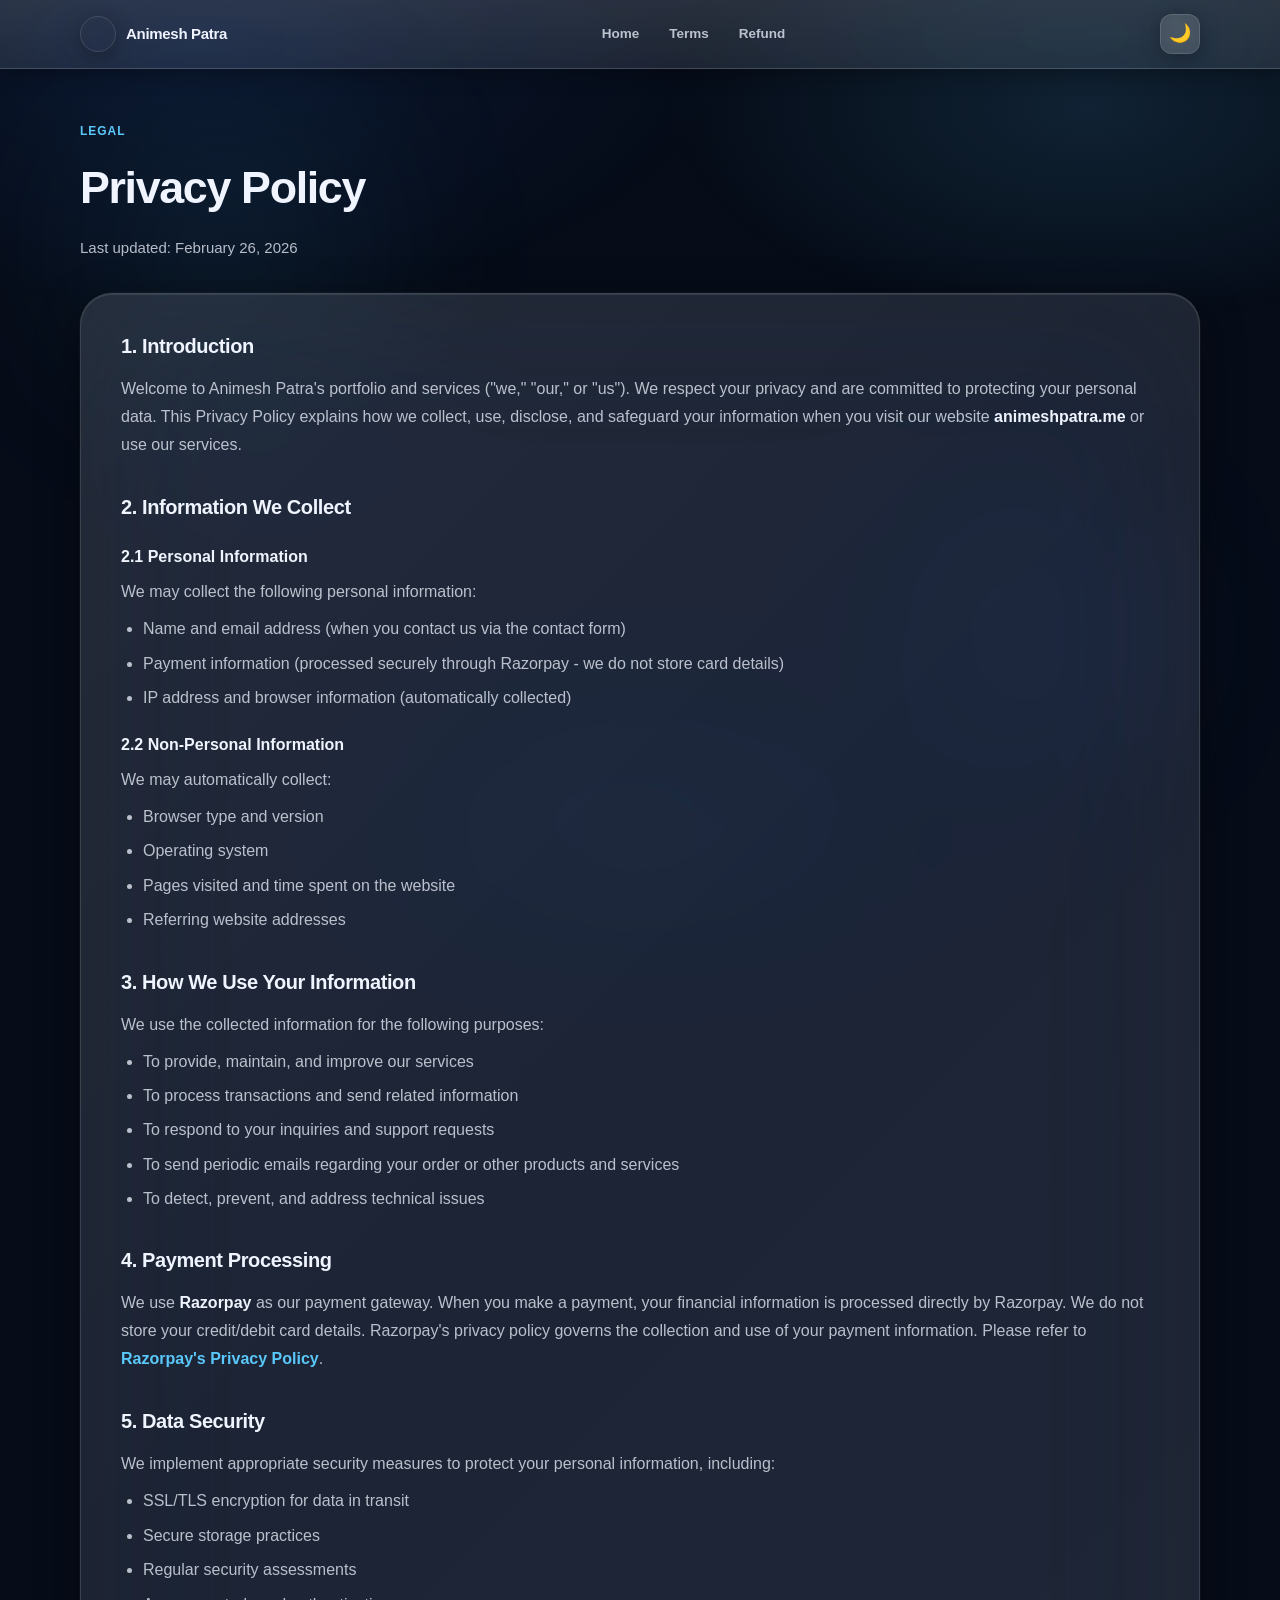
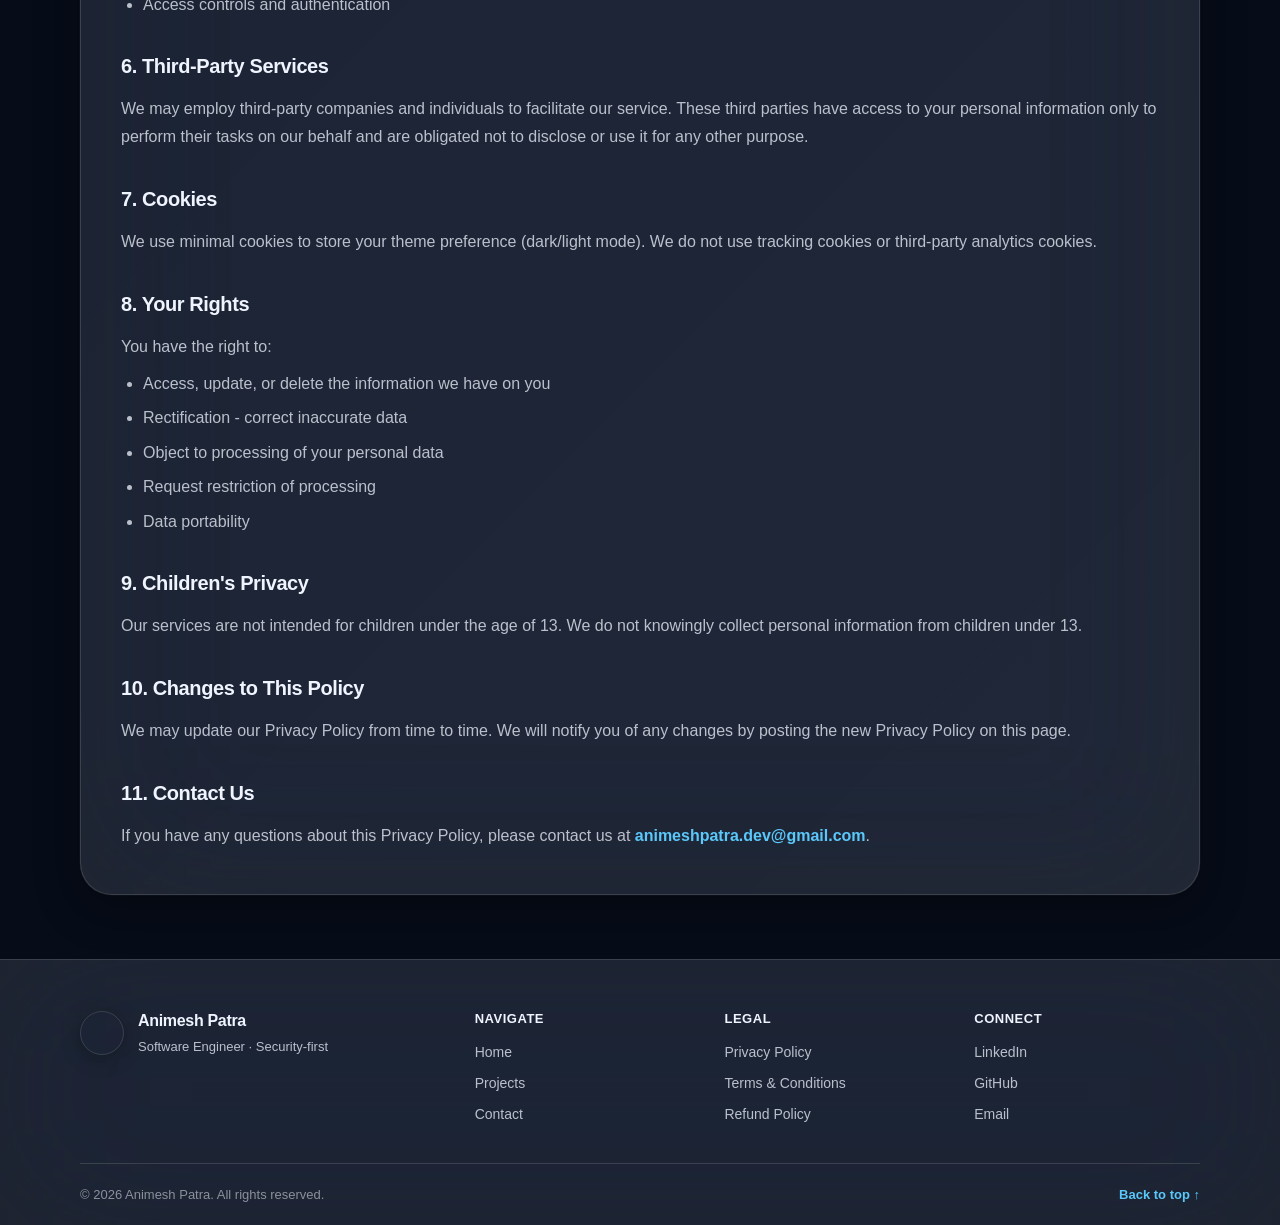
==== commit e93411be: "Stabilize mobile menu overlay and theme init" ====
--- a/privacy/index.html
+++ b/privacy/index.html
@@ -16,6 +16,7 @@
   <link rel="preconnect" href="https://fonts.googleapis.com" />
   <link rel="preconnect" href="https://fonts.gstatic.com" crossorigin />
   <link href="https://fonts.googleapis.com/css2?family=Inter:wght@300;400;500;600;700;800;900&display=swap" rel="stylesheet" />
+  <script src="/theme-init.js"></script>
   <link rel="stylesheet" href="/styles.css" />
 </head>
 <body>
--- a/styles.css
+++ b/styles.css
@@ -56,13 +56,16 @@
   --max-w:         1200px;
 
   /* Motion */
-  --ease:          cubic-bezier(.25,.46,.45,.94);
+  --ease:          cubic-bezier(.4,0,.2,1);
   /* Keep names for backwards-compat, but standardize easing site-wide */
   --ease-spring:   var(--ease);
   --ease-bounce:   var(--ease);
-  /* Hover/micro-interactions: 0.25s–0.3s */
-  --dur:           .28s;
+  /* Hover/micro-interactions */
+  --dur:           .22s;
   --dur-slow:      .6s;
+
+  /* Solid elevated surface (used for mobile drawer) */
+  --bg-elevated:   rgba(15,23,42,0.98);
 }
 
 /* ================================ LIGHT MODE ================================ */
@@ -95,11 +98,14 @@
   --primary-rgb:   10,108,255;
   --accent:        #0A6CFF;
   --accent-rgb:    10,108,255;
+
+  --bg-elevated:   rgba(255,255,255,0.98);
 }
 
 /* ================================ RESET ================================ */
 *,*::before,*::after{box-sizing:border-box;margin:0;padding:0}
 html{scroll-behavior:smooth;background:var(--bg)}
+html{-webkit-overflow-scrolling:touch}
 body{
   font-family:Inter,-apple-system,BlinkMacSystemFont,"SF Pro Display","Segoe UI",Roboto,"Helvetica Neue",Arial,sans-serif;
   color:var(--text);
@@ -109,14 +115,27 @@
   -moz-osx-font-smoothing:grayscale;
   line-height:1.65;
   overflow-x:hidden;
-  transition:background var(--dur-slow) var(--ease),color var(--dur-slow) var(--ease);
+  transition:background-color .25s var(--ease),color .25s var(--ease);
 }
 a{color:inherit;text-decoration:none}
 img{display:block;max-width:100%}
 button{font:inherit}
 
 /* Prevent background scroll when mobile menu is open */
-body.nav-open{overflow:hidden}
+body.nav-open,body.menu-open{overflow:hidden}
+
+.menu-overlay{
+  position:fixed;
+  inset:0;
+  background:rgba(0,0,0,0.40);
+  backdrop-filter:none;
+  -webkit-backdrop-filter:none;
+  z-index:9998;
+  opacity:0;
+  pointer-events:none;
+  transition:opacity var(--dur) var(--ease);
+}
+body.menu-open .menu-overlay{opacity:1;pointer-events:auto}
 
 /* Honeypot field (CSP-safe: no inline styles) */
 .hp{display:none!important}
@@ -129,7 +148,9 @@
 
 /* Theme transition class */
 .theme-switch *,.theme-switch *::before,.theme-switch *::after{
-  transition:background var(--dur-slow) var(--ease),color var(--dur-slow) var(--ease),border-color var(--dur-slow) var(--ease),box-shadow var(--dur-slow) var(--ease),opacity var(--dur-slow) var(--ease)!important;
+  transition-property:background-color,color;
+  transition-duration:.22s;
+  transition-timing-function:var(--ease);
 }
 
 /* ================================ AMBIENT BG ================================ */
@@ -163,6 +184,7 @@
 /* ================================ HEADER ================================ */
 .header{
   position:sticky;top:0;z-index:100;
+  isolation:isolate;
   background:linear-gradient(180deg,var(--glass-3),var(--glass-2));
   border-bottom:1px solid var(--glass-border);
   backdrop-filter:blur(var(--blur-xl)) saturate(1.8);
@@ -301,6 +323,22 @@
 /* Touch devices: ensure comfortable tap targets without affecting desktop */
 @media (pointer:coarse){
   .btn,.cta-btn,.theme-btn,.burger,.social-btn,.contact-item{min-height:44px}
+}
+
+/* Touch devices: avoid hover-only transforms (keeps UI stable and reduces GPU work) */
+@media (hover:none) and (pointer:coarse){
+  .logo:hover .logo__img,
+  .theme-btn:hover,
+  .cta-btn:hover,
+  .btn--glass:hover,
+  .btn--outline:hover,
+  .btn--primary:hover,
+  .stat:hover,
+  .footer__col a:hover,
+  .footer__back:hover{
+    transform:none;
+    box-shadow:inherit;
+  }
 }
 
 /* ================================ BUTTONS ================================ */
@@ -1183,6 +1221,81 @@
 
 /* ================================ RESPONSIVE ================================ */
 @media(max-width:1024px){
+  /* ================= MOBILE PERFORMANCE MODE (<=1024px) ================= */
+  /* Kill GPU-heavy compositing effects (blur/glass/gradients/shadows) */
+  *{
+    backdrop-filter:none !important;
+    -webkit-backdrop-filter:none !important;
+  }
+
+  /* Remove ambient/fixed layers on mobile/tablet */
+  body::before{display:none !important}
+  .orb{display:none !important}
+
+  /* Remove any remaining blur filters */
+  :where(.orb--1,.orb--2,.orb--3,.orb--4,.reveal,.hero__bg){filter:none !important}
+
+  /* Flatten glass surfaces: no blur, no heavy borders/shadows */
+  :root{--mobile-flat:rgba(255,255,255,0.06)}
+  [data-theme="light"]{--mobile-flat:rgba(8,16,42,0.06)}
+
+  :where(
+    .header,
+    .glass-card,
+    .glass-surface,
+    .hero__card,
+    .stat,
+    .contact-panel,
+    .contact-info,
+    .contact-form,
+    .footer,
+    .theme-btn,
+    .btn--glass,
+    .btn--outline,
+    .status-pill
+  ){
+    background:var(--mobile-flat) !important;
+    box-shadow:none !important;
+  }
+
+  /* Drawer must be solid (no transparency bleed) */
+  .mobile-nav{background:var(--bg-elevated) !important;opacity:1 !important}
+
+  /* Remove gradient/shine overlays */
+  .hero__bg{display:none !important}
+  .hero__card::before,
+  .theme-btn::before,
+  .cta-btn::before,
+  .btn::before{display:none !important}
+
+  /* Header: no gradient, no glow */
+  .header,.header.scrolled{background:var(--mobile-flat) !important;box-shadow:none !important}
+
+  /* Buttons: remove gradient backgrounds on mobile/tablet */
+  .cta-btn{background:var(--primary) !important;box-shadow:none !important}
+  .btn--primary{background:var(--primary) !important;box-shadow:none !important}
+
+  /* Hero: flat background + lighter text rendering */
+  .hero{background:var(--bg) !important}
+  .hero__heading{
+    background:none !important;
+    -webkit-text-fill-color:currentColor !important;
+    color:var(--text) !important;
+    text-shadow:none !important;
+    font-size:clamp(1.85rem,5.2vw,3.05rem);
+  }
+  h1,h2{text-shadow:none !important}
+
+  /* Disable reveal animations completely on mobile/tablet */
+  .reveal{opacity:1 !important;transform:none !important;filter:none !important;transition:none !important;will-change:auto !important}
+
+  /* Disable scale/hover transforms on mobile/tablet (keep taps stable) */
+  .logo:hover .logo__img,
+  .theme-btn:hover,
+  .cta-btn:hover,
+  .btn:hover,
+  .stat:hover{transform:none !important}
+
   .hero__grid{grid-template-columns:1fr;gap:32px}
   .hero__card{max-width:100%;margin-left:0}
   .hero{min-height:auto;padding:48px 0 32px}
@@ -1191,11 +1304,81 @@
 }
 
 @media(max-width:768px){
+  :root{
+    /* Mobile perf: faster transitions, lighter shadows */
+    --dur:.2s;
+    --shadow-sm: 0 2px 12px rgba(0,0,0,0.26);
+    --shadow-md: 0 10px 28px rgba(0,0,0,0.30), 0 0 0 .5px rgba(255,255,255,0.05);
+    --shadow-lg: 0 16px 44px rgba(0,0,0,0.34), 0 0 0 .5px rgba(255,255,255,0.06);
+    --shadow-glow: 0 0 0 1px rgba(100,180,255,0.12), 0 10px 36px rgba(100,180,255,0.10);
+    --shadow-btn: 0 6px 22px rgba(52,120,246,0.30), 0 0 0 .5px rgba(255,255,255,0.08);
+  }
+
+  /* Remove heavy ambient layers on mobile */
+  .orb{display:none}
+
+  /* Disable blur-heavy glass on mobile/tablet */
+  :where(
+    .header,
+    .mobile-nav,
+    .theme-btn,
+    .btn--glass,
+    .btn--outline,
+    .status-pill,
+    .skip,
+    .glass-card,
+    .glass-surface,
+    .contact-info,
+    .contact-form,
+    .footer
+  ){
+    backdrop-filter:none !important;
+    -webkit-backdrop-filter:none !important;
+  }
+
+  /* Keep header above overlay/drawer so the close (burger) stays visible */
+  .header{z-index:10000}
+
+  /* Mobile drawer (off-canvas) */
+  .mobile-nav{
+    position:fixed;
+    inset:0 auto 0 0;
+    width:min(85vw,320px);
+    height:100vh;
+    max-height:none;
+    border-bottom:none;
+    border-right:1px solid var(--glass-border);
+    z-index:9999;
+    background:var(--bg-elevated) !important;
+    box-shadow:0 10px 40px rgba(0,0,0,0.4) !important;
+    transform:translate3d(-100%,0,0);
+    transition:transform var(--dur) var(--ease);
+    will-change:transform;
+    pointer-events:none;
+    overflow-y:auto;
+    -webkit-overflow-scrolling:touch;
+    padding-top:72px; /* keep header buttons unobstructed */
+  }
+  .mobile-nav__inner{padding:10px 0 18px}
+  .mobile-nav.is-open{transform:translate3d(0,0,0);pointer-events:auto}
+
+  /* Reduce scroll repaint cost in hero background */
+  .hero__bg{transform:none;transition:none;filter:none}
+
+  /* Mobile: keep reveal as subtle fade-in only */
+  .reveal{transform:none;filter:none;transition:opacity var(--dur) var(--ease);will-change:auto}
+
+  /* Disable infinite pulse on mobile */
+  .availability-status__badge[data-state="available"]{animation:none}
+
   .nav{display:none}
   .burger{display:flex}
   .cert-list{columns:1}
-  .footer__columns{grid-template-columns:repeat(2,1fr)}
+  .footer__columns{grid-template-columns:1fr;gap:18px}
   .footer__inner{flex-direction:column;align-items:flex-start;gap:14px}
+  .footer__top{gap:18px}
+  .footer__bottom{padding-bottom:calc(18px + env(safe-area-inset-bottom))}
+  .footer__col a{display:flex;align-items:center;min-height:44px;padding:6px 0;line-height:1.6}
   .contact-panel{padding:22px}
   .contact-grid{grid-template-columns:1fr;gap:22px}
   .policy-content{padding:24px 20px}
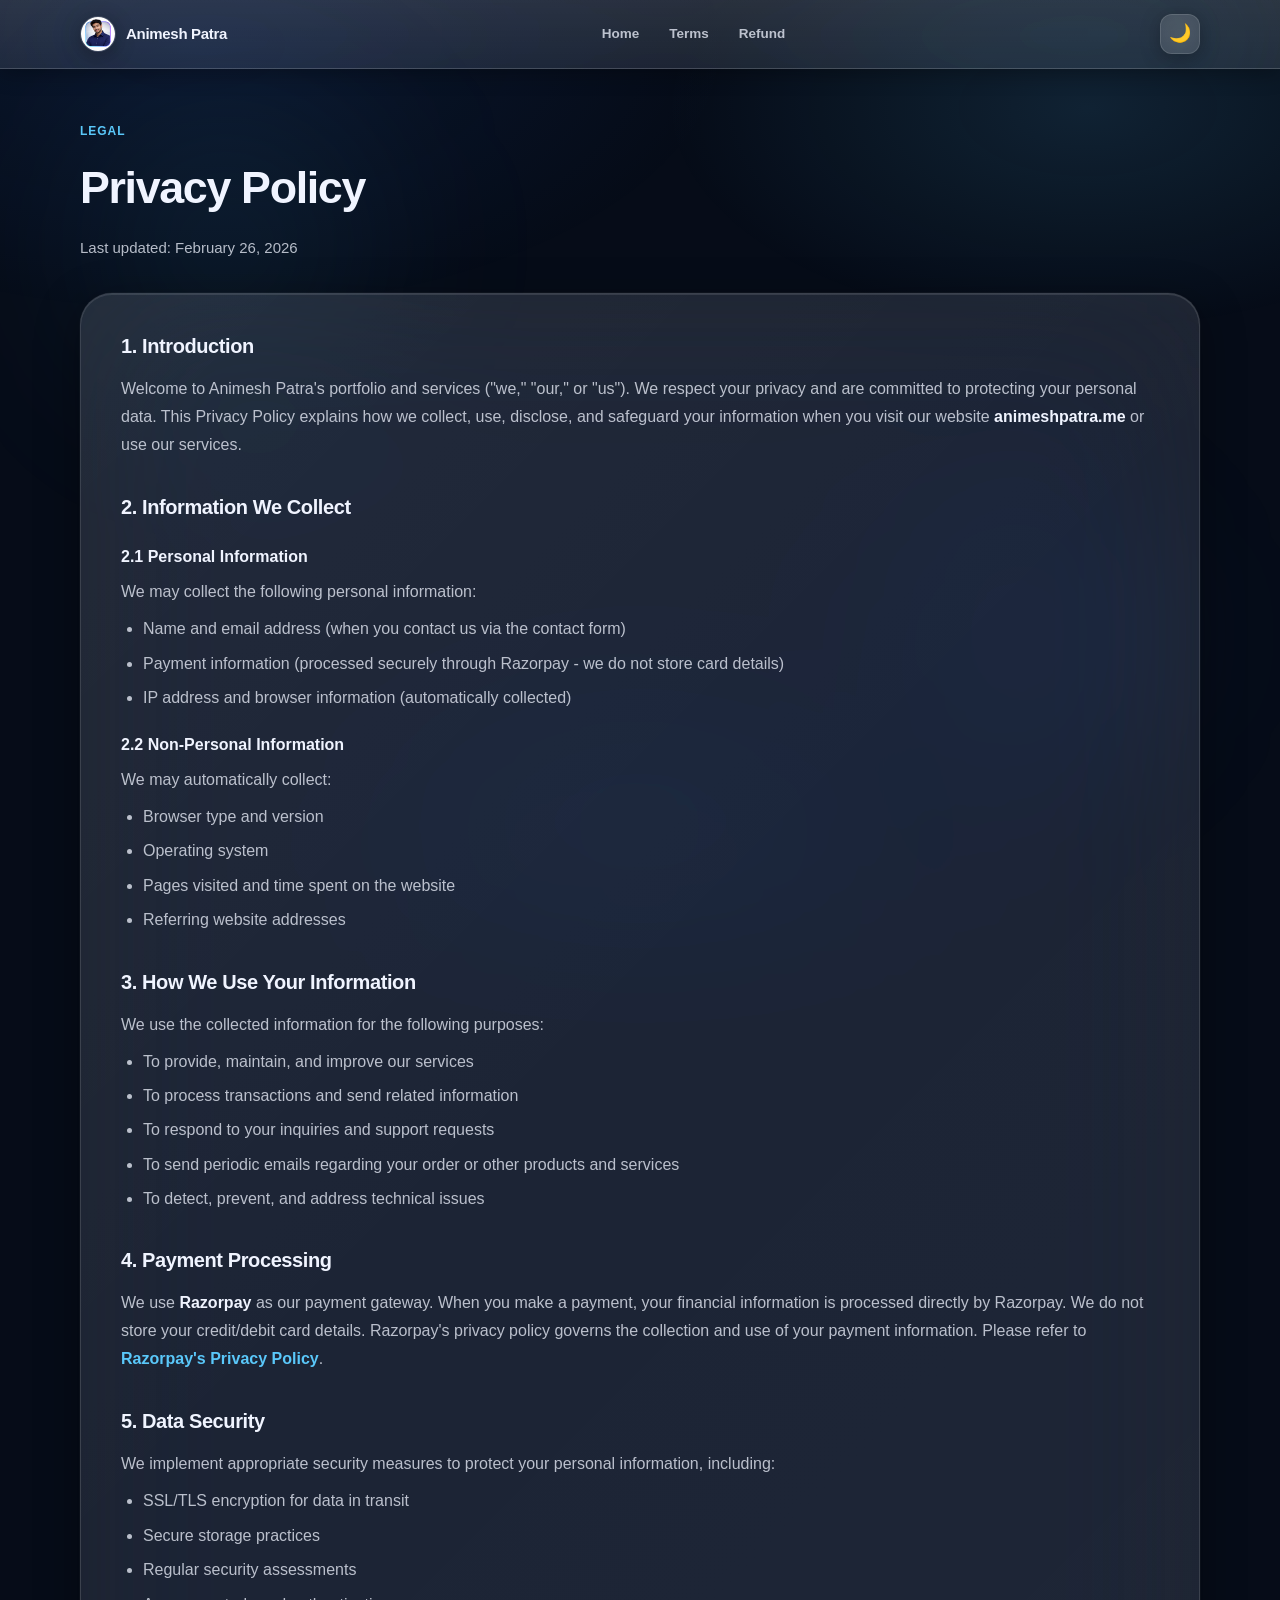
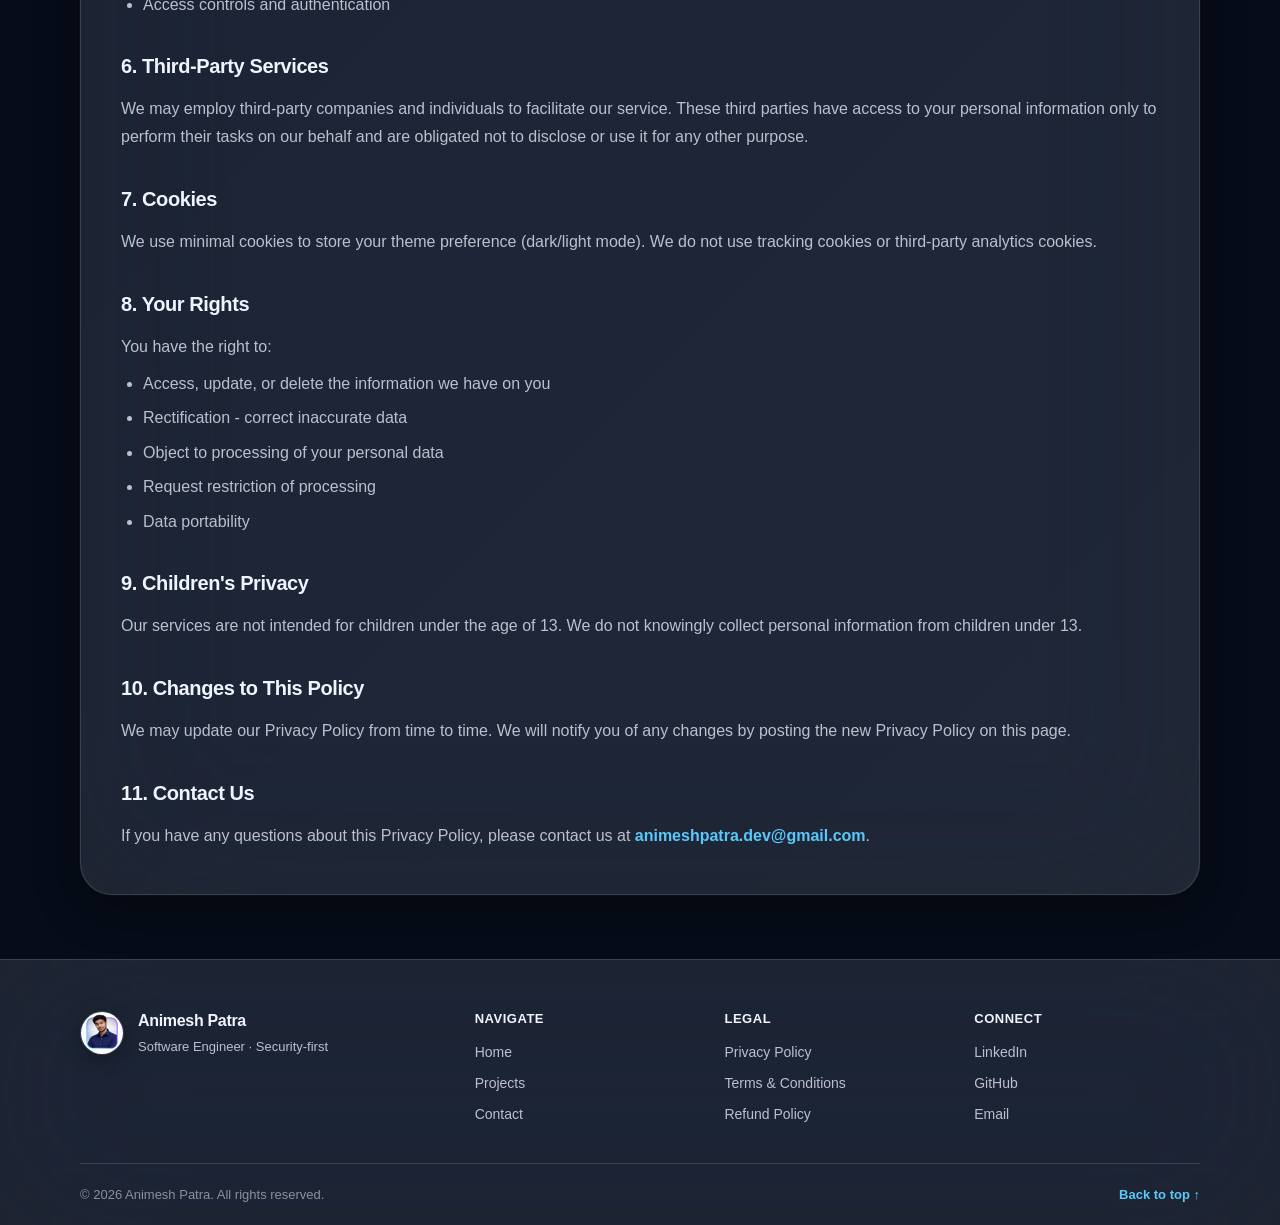
==== commit 0901fecc: "Remove X-Frame-Options meta and frame-ancestors from CSP meta (header-only directives)" ====
--- a/privacy/index.html
+++ b/privacy/index.html
@@ -7,8 +7,7 @@
   <meta name="referrer" content="strict-origin-when-cross-origin" />
   <meta http-equiv="Permissions-Policy" content="camera=(), microphone=(), geolocation=(), payment=(), usb=(), interest-cohort=()" />
   <meta http-equiv="X-Content-Type-Options" content="nosniff" />
-  <meta http-equiv="X-Frame-Options" content="DENY" />
-  <meta http-equiv="Content-Security-Policy" content="default-src 'self'; base-uri 'none'; object-src 'none'; frame-ancestors 'none'; img-src 'self' https:; font-src 'self' https://fonts.gstatic.com; style-src 'self' https://fonts.googleapis.com; script-src 'self'; connect-src 'self' https://formspree.io; form-action 'self' https://formspree.io; upgrade-insecure-requests; block-all-mixed-content" />
+  <meta http-equiv="Content-Security-Policy" content="default-src 'self'; base-uri 'none'; object-src 'none'; img-src 'self' https:; font-src 'self' https://fonts.gstatic.com; style-src 'self' https://fonts.googleapis.com; script-src 'self'; connect-src 'self' https://formspree.io; form-action 'self' https://formspree.io; upgrade-insecure-requests; block-all-mixed-content" />
   <title>Privacy Policy | Animesh Patra</title>
   <meta name="description" content="Privacy Policy for Animesh Patra's services and products." />
   <link rel="icon" href="/assets/dp%20picture%202.png" type="image/png" />
--- a/styles.css
+++ b/styles.css
@@ -66,6 +66,11 @@
 
   /* Solid elevated surface (used for mobile drawer) */
   --bg-elevated:   rgba(15,23,42,0.98);
+
+  /* Mobile drawer glass (shared across themes) */
+  --drawer-bg:     rgba(15,23,42,0.78);
+  --drawer-border: rgba(255,255,255,0.08);
+  --drawer-blur:   18px;
 }
 
 /* ================================ LIGHT MODE ================================ */
@@ -100,6 +105,9 @@
   --accent-rgb:    10,108,255;
 
   --bg-elevated:   rgba(255,255,255,0.98);
+
+  --drawer-bg:     rgba(255,255,255,0.78);
+  --drawer-border: rgba(0,0,0,0.08);
 }
 
 /* ================================ RESET ================================ */
@@ -127,15 +135,19 @@
 .menu-overlay{
   position:fixed;
   inset:0;
-  background:rgba(0,0,0,0.40);
-  backdrop-filter:none;
-  -webkit-backdrop-filter:none;
+  background:rgba(0,0,0,0.35);
+  backdrop-filter:blur(4px);
+  -webkit-backdrop-filter:blur(4px);
   z-index:9998;
   opacity:0;
   pointer-events:none;
   transition:opacity var(--dur) var(--ease);
 }
 body.menu-open .menu-overlay{opacity:1;pointer-events:auto}
+
+@supports not ((backdrop-filter: blur(4px)) or (-webkit-backdrop-filter: blur(4px))){
+  .menu-overlay{backdrop-filter:none;-webkit-backdrop-filter:none}
+}
 
 /* Honeypot field (CSP-safe: no inline styles) */
 .hp{display:none!important}
@@ -293,10 +305,10 @@
 
 /* Mobile nav */
 .mobile-nav{
-  border-bottom:1px solid var(--glass-border);
-  background:var(--glass-2);
-  backdrop-filter:blur(var(--blur-xl)) saturate(1.6);
-  -webkit-backdrop-filter:blur(var(--blur-xl)) saturate(1.6);
+  border-bottom:1px solid var(--drawer-border);
+  background:var(--drawer-bg);
+  backdrop-filter:blur(var(--drawer-blur)) saturate(1.6);
+  -webkit-backdrop-filter:blur(var(--drawer-blur)) saturate(1.6);
   position:absolute;
   left:0;right:0;top:100%;
   opacity:0;
@@ -308,7 +320,6 @@
   overflow:auto;
   -webkit-overflow-scrolling:touch;
 }
-[data-theme="light"] .mobile-nav{background:var(--glass-3)}
 .mobile-nav__inner{padding:12px 0 18px;display:grid;gap:4px}
 
 .mobile-nav.is-open{
@@ -1228,6 +1239,15 @@
     -webkit-backdrop-filter:none !important;
   }
 
+  /* Allow frosted mobile menu + overlay only */
+  .mobile-nav{
+    backdrop-filter:blur(var(--drawer-blur)) saturate(1.6) !important;
+    -webkit-backdrop-filter:blur(var(--drawer-blur)) saturate(1.6) !important;
+  }
+  .menu-overlay{
+    backdrop-filter:blur(4px) !important;
+    -webkit-backdrop-filter:blur(4px) !important;
+  }
   /* Remove ambient/fixed layers on mobile/tablet */
   body::before{display:none !important}
   .orb{display:none !important}
@@ -1258,9 +1278,6 @@
     box-shadow:none !important;
   }
 
-  /* Drawer must be solid (no transparency bleed) */
-  .mobile-nav{background:var(--bg-elevated) !important;opacity:1 !important}
-
   /* Remove gradient/shine overlays */
   .hero__bg{display:none !important}
   .hero__card::before,
@@ -1317,10 +1334,9 @@
   /* Remove heavy ambient layers on mobile */
   .orb{display:none}
 
-  /* Disable blur-heavy glass on mobile/tablet */
+  /* Disable blur-heavy glass on mobile/tablet (keep drawer + overlay frosted) */
   :where(
     .header,
-    .mobile-nav,
     .theme-btn,
     .btn--glass,
     .btn--outline,
@@ -1347,10 +1363,13 @@
     height:100vh;
     max-height:none;
     border-bottom:none;
-    border-right:1px solid var(--glass-border);
+    border-right:1px solid var(--drawer-border);
     z-index:9999;
-    background:var(--bg-elevated) !important;
-    box-shadow:0 10px 40px rgba(0,0,0,0.4) !important;
+    background:var(--drawer-bg);
+    box-shadow:var(--shadow-md);
+    backdrop-filter:blur(var(--drawer-blur)) saturate(1.6);
+    -webkit-backdrop-filter:blur(var(--drawer-blur)) saturate(1.6);
+    opacity:1;
     transform:translate3d(-100%,0,0);
     transition:transform var(--dur) var(--ease);
     will-change:transform;
@@ -1361,6 +1380,10 @@
   }
   .mobile-nav__inner{padding:10px 0 18px}
   .mobile-nav.is-open{transform:translate3d(0,0,0);pointer-events:auto}
+
+  @supports not ((backdrop-filter: blur(10px)) or (-webkit-backdrop-filter: blur(10px))){
+    .mobile-nav{background:var(--drawer-bg)}
+  }
 
   /* Reduce scroll repaint cost in hero background */
   .hero__bg{transform:none;transition:none;filter:none}
